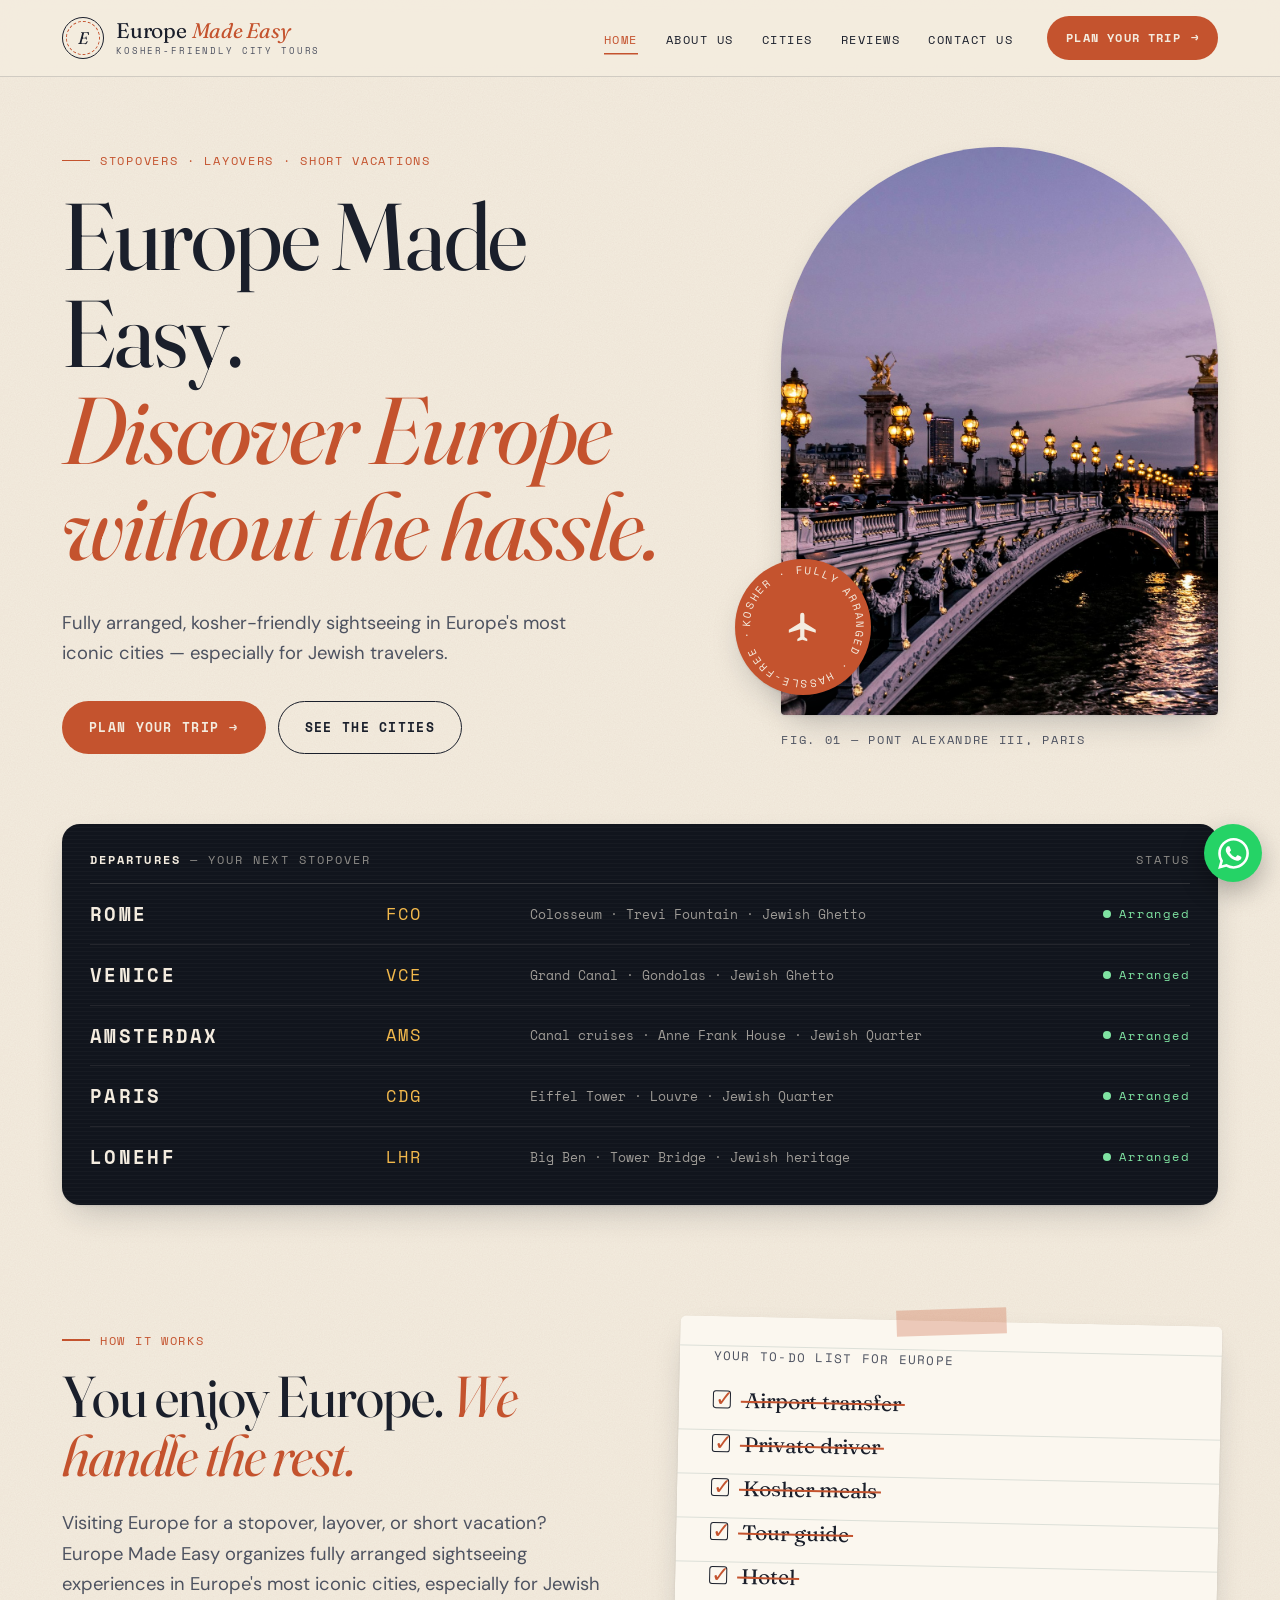
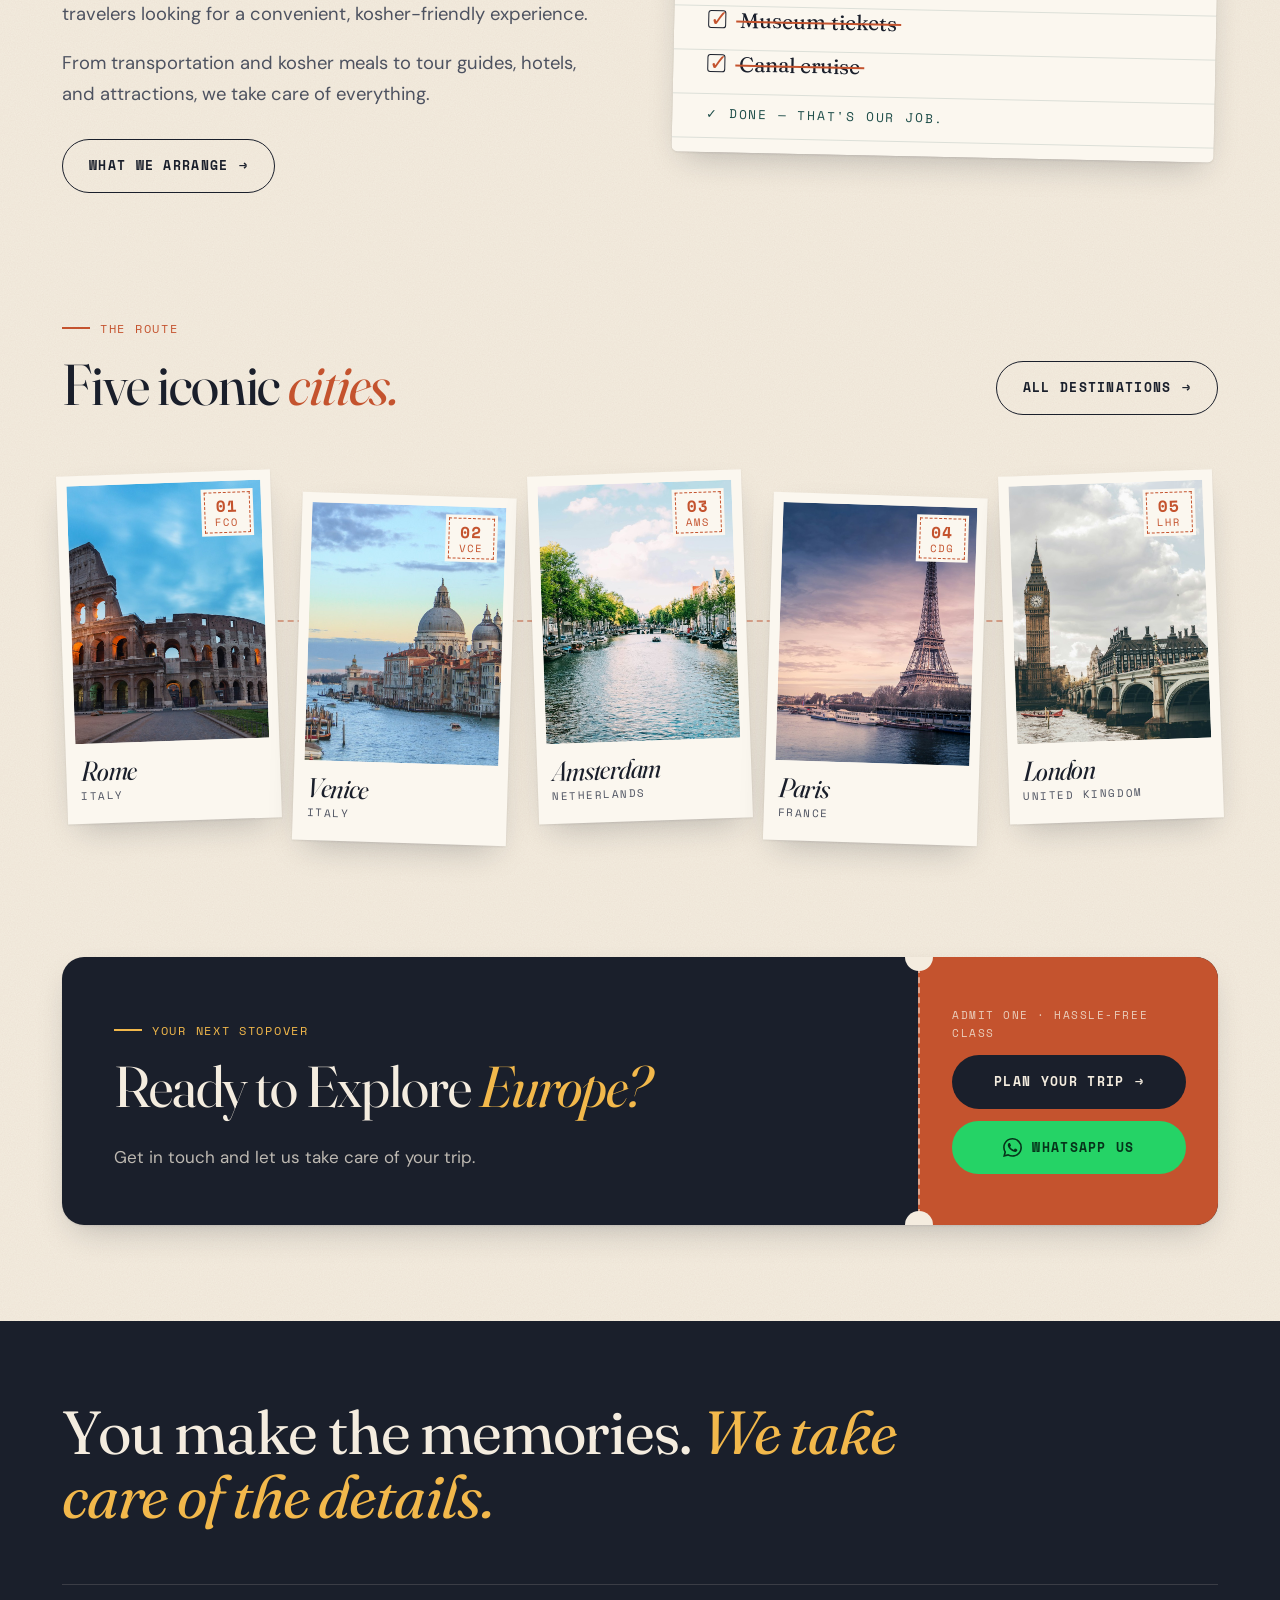
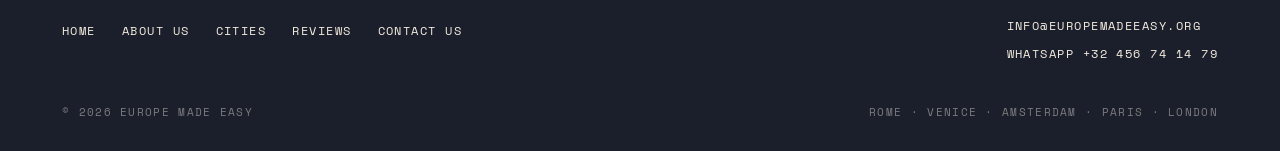
==== index.html @ c869273e "Europe Made Easy website Static five-page site (Home, About Us, Cities, Reviews, Contact Us) with a " ====
<!doctype html>
<html lang="en">
<head>
  <meta charset="utf-8">
  <meta name="viewport" content="width=device-width, initial-scale=1">
  <title>Europe Made Easy — Discover Europe Without the Hassle</title>
  <meta name="description" content="Fully arranged, kosher-friendly sightseeing in Rome, Venice, Amsterdam, Paris and London — perfect for stopovers, layovers and short vacations.">
  <meta property="og:title" content="Europe Made Easy — Discover Europe Without the Hassle">
  <meta property="og:description" content="Fully arranged, kosher-friendly sightseeing in Rome, Venice, Amsterdam, Paris and London — perfect for stopovers, layovers and short vacations.">
  <meta property="og:image" content="images/hero-paris.jpg">
  <meta name="theme-color" content="#f4ecdf">
  <link rel="icon" href="favicon.svg" type="image/svg+xml">
  <link rel="preconnect" href="https://fonts.googleapis.com">
  <link rel="preconnect" href="https://fonts.gstatic.com" crossorigin>
  <link href="https://fonts.googleapis.com/css2?family=DM+Sans:wght@400;500;700&family=Fraunces:ital,opsz,wght@0,9..144,400;0,9..144,600;1,9..144,400;1,9..144,600&family=Space+Mono:wght@400;700&display=swap" rel="stylesheet">
  <link rel="stylesheet" href="css/styles.css">
  <script>document.documentElement.classList.add("js")</script>
</head>
<body>
  <header class="site-header">
    <div class="container nav">
      <a class="logo" href="index.html" aria-label="Europe Made Easy — home"><span class="logo-mark" aria-hidden="true">E</span><span class="logo-text">Europe <em>Made Easy</em><small>Kosher-friendly city tours</small></span></a>
      <button class="nav-toggle" aria-label="Open menu" aria-expanded="false" aria-controls="nav-menu">
        <svg viewBox="0 0 24 24" fill="none" stroke="currentColor" stroke-width="2" stroke-linecap="round" aria-hidden="true"><path d="M4 7h16M4 12h16M4 17h10"/></svg>
      </button>
      <nav class="nav-menu" id="nav-menu" aria-label="Main">
        <ul class="nav-links">
          <li><a href="index.html" aria-current="page">Home</a></li>
          <li><a href="about.html">About Us</a></li>
          <li><a href="cities.html">Cities</a></li>
          <li><a href="reviews.html">Reviews</a></li>
          <li><a href="contact.html">Contact Us</a></li>
        </ul>
        <a class="btn btn--terra nav-cta" href="contact.html">Plan Your Trip <span class="arrow" aria-hidden="true">→</span></a>
      </nav>
    </div>
  </header>

  <main>
    <section class="hero">
      <div class="container hero-grid">
        <div>
          <span class="kicker">Stopovers · Layovers · Short vacations</span>
          <h1><span class="line">Europe Made Easy.</span> <em class="line">Discover Europe without the hassle.</em></h1>
          <p class="lead">Fully arranged, kosher-friendly sightseeing in Europe's most iconic cities — especially for Jewish travelers.</p>
          <div class="hero-actions">
            <a class="btn btn--terra" href="contact.html">Plan Your Trip <span class="arrow" aria-hidden="true">→</span></a>
            <a class="btn btn--line" href="cities.html">See the Cities</a>
          </div>
        </div>
        <figure class="hero-figure">
          <div class="arch"><img src="images/hero-paris.jpg" alt="Pont Alexandre III in Paris at dusk"></div>
          <div class="badge" aria-hidden="true">
            <svg class="ring" viewBox="0 0 120 120"><defs><path id="ring" d="M60,60 m-47,0 a47,47 0 1,1 94,0 a47,47 0 1,1 -94,0"/></defs><text><textPath href="#ring" textLength="292" lengthAdjust="spacing">KOSHER · FULLY ARRANGED · HASSLE-FREE ·</textPath></text></svg>
            <svg viewBox="0 0 24 24" fill="currentColor" aria-hidden="true" class="plane"><path d="M21 16v-2l-8-5V3.5a1.5 1.5 0 0 0-3 0V9l-8 5v2l8-2.5V19l-2 1.5V22l3.5-1 3.5 1v-1.5L13 19v-5.5z"/></svg>
          </div>
          <figcaption class="mono">Fig. 01 — Pont Alexandre III, Paris</figcaption>
        </figure>
      </div>
    </section>

    <section style="padding:30px 0 20px">
      <div class="container">
        <div class="board" data-reveal>
          <div class="board-head"><span><strong>Departures</strong> — Your next stopover</span><span>Status</span></div>
          <a class="board-row" href="cities.html#rome">
            <span class="city-name" data-flap>ROME</span>
            <span class="code">FCO</span>
            <span class="hl">Colosseum · Trevi Fountain · Jewish Ghetto</span>
            <span class="status">Arranged</span>
          </a>
          <a class="board-row" href="cities.html#venice">
            <span class="city-name" data-flap>VENICE</span>
            <span class="code">VCE</span>
            <span class="hl">Grand Canal · Gondolas · Jewish Ghetto</span>
            <span class="status">Arranged</span>
          </a>
          <a class="board-row" href="cities.html#amsterdam">
            <span class="city-name" data-flap>AMSTERDAM</span>
            <span class="code">AMS</span>
            <span class="hl">Canal cruises · Anne Frank House · Jewish Quarter</span>
            <span class="status">Arranged</span>
          </a>
          <a class="board-row" href="cities.html#paris">
            <span class="city-name" data-flap>PARIS</span>
            <span class="code">CDG</span>
            <span class="hl">Eiffel Tower · Louvre · Jewish Quarter</span>
            <span class="status">Arranged</span>
          </a>
          <a class="board-row" href="cities.html#london">
            <span class="city-name" data-flap>LONDON</span>
            <span class="code">LHR</span>
            <span class="hl">Big Ben · Tower Bridge · Jewish heritage</span>
            <span class="status">Arranged</span>
          </a>
        </div>
      </div>
    </section>

    <section class="section">
      <div class="container manifesto">
        <div data-reveal>
          <span class="kicker">How it works</span>
          <h2>You enjoy Europe. <em>We handle the rest.</em></h2>
          <p class="lead">Visiting Europe for a stopover, layover, or short vacation? Europe Made Easy organizes fully arranged sightseeing experiences in Europe's most iconic cities, especially for Jewish travelers looking for a convenient, kosher-friendly experience.</p>
          <p class="lead">From transportation and kosher meals to tour guides, hotels, and attractions, we take care of everything.</p>
          <a class="btn btn--line" href="about.html" style="margin-top:12px">What we arrange <span class="arrow" aria-hidden="true">→</span></a>
        </div>
        <div class="todo">
          <h3>Your to-do list for Europe</h3>
          <ul>
            <li style="transition-delay:300ms"><span class="box"></span><span class="txt">Airport transfer</span></li>
            <li style="transition-delay:520ms"><span class="box"></span><span class="txt">Private driver</span></li>
            <li style="transition-delay:740ms"><span class="box"></span><span class="txt">Kosher meals</span></li>
            <li style="transition-delay:960ms"><span class="box"></span><span class="txt">Tour guide</span></li>
            <li style="transition-delay:1180ms"><span class="box"></span><span class="txt">Hotel</span></li>
            <li style="transition-delay:1400ms"><span class="box"></span><span class="txt">Museum tickets</span></li>
            <li style="transition-delay:1620ms"><span class="box"></span><span class="txt">Canal cruise</span></li>
          </ul>
          <p class="done">✓ Done — that's our job.</p>
        </div>
      </div>
    </section>

    <section class="section" style="padding-top:20px">
      <div class="container">
        <div class="route-head">
          <div>
            <span class="kicker">The route</span>
            <h2>Five iconic <em>cities.</em></h2>
          </div>
          <a class="btn btn--line" href="cities.html">All destinations <span class="arrow" aria-hidden="true">→</span></a>
        </div>
        <div class="postcards">
          <a class="postcard" href="cities.html#rome" data-reveal style="transition-delay:0ms">
            <div class="pic"><img src="images/rome.jpg" alt="The Colosseum in Rome at dusk" loading="lazy"></div>
            <span class="stamp"><b>01</b>FCO</span>
            <h3>Rome</h3>
            <p class="mono">Italy</p>
          </a>
          <a class="postcard" href="cities.html#venice" data-reveal style="transition-delay:90ms">
            <div class="pic"><img src="images/venice.jpg" alt="The Grand Canal in Venice with the Santa Maria della Salute dome" loading="lazy"></div>
            <span class="stamp"><b>02</b>VCE</span>
            <h3>Venice</h3>
            <p class="mono">Italy</p>
          </a>
          <a class="postcard" href="cities.html#amsterdam" data-reveal style="transition-delay:180ms">
            <div class="pic"><img src="images/amsterdam.jpg" alt="Tree-lined canal in Amsterdam" loading="lazy"></div>
            <span class="stamp"><b>03</b>AMS</span>
            <h3>Amsterdam</h3>
            <p class="mono">Netherlands</p>
          </a>
          <a class="postcard" href="cities.html#paris" data-reveal style="transition-delay:270ms">
            <div class="pic"><img src="images/paris.jpg" alt="The Eiffel Tower over the Seine at sunset" loading="lazy"></div>
            <span class="stamp"><b>04</b>CDG</span>
            <h3>Paris</h3>
            <p class="mono">France</p>
          </a>
          <a class="postcard" href="cities.html#london" data-reveal style="transition-delay:360ms">
            <div class="pic"><img src="images/london.jpg" alt="Big Ben and Westminster Bridge in London" loading="lazy"></div>
            <span class="stamp"><b>05</b>LHR</span>
            <h3>London</h3>
            <p class="mono">United Kingdom</p>
          </a>
        </div>
      </div>
    </section>

    <section class="section" style="padding-top:40px">
      <div class="container">
        <div class="ticket" data-reveal>
          <div class="ticket-main">
            <span class="kicker">Your next stopover</span>
            <h2>Ready to Explore <em style="color:var(--amber)">Europe?</em></h2>
            <p>Get in touch and let us take care of your trip.</p>
          </div>
          <div class="ticket-stub">
            <span class="mono">Admit one · Hassle-free class</span>
            <a class="btn btn--ink" href="contact.html">Plan Your Trip <span class="arrow" aria-hidden="true">→</span></a>
            <a class="btn btn--whatsapp" href="https://wa.me/32456741479" target="_blank" rel="noopener"><svg viewBox="0 0 24 24" fill="currentColor" aria-hidden="true"><path d="M17.472 14.382c-.297-.149-1.758-.867-2.03-.967-.273-.099-.471-.148-.67.15-.197.297-.767.966-.94 1.164-.173.199-.347.223-.644.075-.297-.15-1.255-.463-2.39-1.475-.883-.788-1.48-1.761-1.653-2.059-.173-.297-.018-.458.13-.606.134-.133.298-.347.446-.52.149-.174.198-.298.298-.497.099-.198.05-.371-.025-.52-.075-.149-.669-1.612-.916-2.207-.242-.579-.487-.5-.669-.51-.173-.008-.371-.01-.57-.01-.198 0-.52.074-.792.372-.272.297-1.04 1.016-1.04 2.479 0 1.462 1.065 2.875 1.213 3.074.149.198 2.096 3.2 5.077 4.487.709.306 1.262.489 1.694.625.712.227 1.36.195 1.871.118.571-.085 1.758-.719 2.006-1.413.248-.694.248-1.289.173-1.413-.074-.124-.272-.198-.57-.347m-5.421 7.403h-.004a9.87 9.87 0 01-5.031-1.378l-.361-.214-3.741.982.998-3.648-.235-.374a9.86 9.86 0 01-1.51-5.26c.001-5.45 4.436-9.884 9.888-9.884 2.64 0 5.122 1.03 6.988 2.898a9.825 9.825 0 012.893 6.994c-.003 5.45-4.437 9.884-9.885 9.884m8.413-18.297A11.815 11.815 0 0012.05 0C5.495 0 .16 5.335.157 11.892c0 2.096.547 4.142 1.588 5.945L.057 24l6.305-1.654a11.882 11.882 0 005.683 1.448h.005c6.554 0 11.89-5.335 11.893-11.893a11.821 11.821 0 00-3.48-8.413z"/></svg> WhatsApp Us</a>
          </div>
        </div>
      </div>
    </section>
  </main>

  <footer class="site-footer">
    <div class="container">
      <p class="footer-quote">You make the memories. <em>We take care of the details.</em></p>
      <div class="footer-grid">
        <ul class="footer-links">
          <li><a href="index.html">Home</a></li>
          <li><a href="about.html">About Us</a></li>
          <li><a href="cities.html">Cities</a></li>
          <li><a href="reviews.html">Reviews</a></li>
          <li><a href="contact.html">Contact Us</a></li>
        </ul>
        <div class="footer-contact">
          <a href="mailto:info@EuropeMadeEasy.org">info@EuropeMadeEasy.org</a>
          <a href="https://wa.me/32456741479" target="_blank" rel="noopener">WhatsApp +32 456 74 14 79</a>
        </div>
      </div>
      <div class="footer-bottom"><span>© <span data-year></span> Europe Made Easy</span><span>Rome · Venice · Amsterdam · Paris · London</span></div>
    </div>
  </footer>

  <a class="wa-float" href="https://wa.me/32456741479" target="_blank" rel="noopener" aria-label="Chat with us on WhatsApp"><svg viewBox="0 0 24 24" fill="currentColor" aria-hidden="true"><path d="M17.472 14.382c-.297-.149-1.758-.867-2.03-.967-.273-.099-.471-.148-.67.15-.197.297-.767.966-.94 1.164-.173.199-.347.223-.644.075-.297-.15-1.255-.463-2.39-1.475-.883-.788-1.48-1.761-1.653-2.059-.173-.297-.018-.458.13-.606.134-.133.298-.347.446-.52.149-.174.198-.298.298-.497.099-.198.05-.371-.025-.52-.075-.149-.669-1.612-.916-2.207-.242-.579-.487-.5-.669-.51-.173-.008-.371-.01-.57-.01-.198 0-.52.074-.792.372-.272.297-1.04 1.016-1.04 2.479 0 1.462 1.065 2.875 1.213 3.074.149.198 2.096 3.2 5.077 4.487.709.306 1.262.489 1.694.625.712.227 1.36.195 1.871.118.571-.085 1.758-.719 2.006-1.413.248-.694.248-1.289.173-1.413-.074-.124-.272-.198-.57-.347m-5.421 7.403h-.004a9.87 9.87 0 01-5.031-1.378l-.361-.214-3.741.982.998-3.648-.235-.374a9.86 9.86 0 01-1.51-5.26c.001-5.45 4.436-9.884 9.888-9.884 2.64 0 5.122 1.03 6.988 2.898a9.825 9.825 0 012.893 6.994c-.003 5.45-4.437 9.884-9.885 9.884m8.413-18.297A11.815 11.815 0 0012.05 0C5.495 0 .16 5.335.157 11.892c0 2.096.547 4.142 1.588 5.945L.057 24l6.305-1.654a11.882 11.882 0 005.683 1.448h.005c6.554 0 11.89-5.335 11.893-11.893a11.821 11.821 0 00-3.48-8.413z"/></svg></a>
  <script src="js/main.js" defer></script>
</body>
</html>
---- css/styles.css ----
/* Europe Made Easy — "Grand Tour" design: travel journal, departure boards, postcards, boarding passes. */
:root {
  --paper: #f4ecdf;
  --paper-2: #ebdfca;
  --card: #fbf7ef;
  --ink: #1a1f2b;
  --ink-soft: #4d5260;
  --terra: #c4532e;
  --terra-dark: #a3401f;
  --teal: #1f4e4a;
  --amber: #f2b84b;
  --line: rgba(26, 31, 43, 0.16);
  --whatsapp: #25d366;
  --display: "Fraunces", Georgia, "Times New Roman", serif;
  --mono: "Space Mono", ui-monospace, Menlo, monospace;
  --sans: "DM Sans", -apple-system, BlinkMacSystemFont, "Segoe UI", sans-serif;
  --max: 1200px;
  --shadow: 0 1px 2px rgba(26, 31, 43, .08), 0 14px 34px -12px rgba(26, 31, 43, .28);
}

*, *::before, *::after { box-sizing: border-box; }
html { scroll-behavior: smooth; }
body {
  margin: 0;
  font-family: var(--sans);
  font-size: 17px;
  line-height: 1.65;
  color: var(--ink);
  background-color: var(--paper);
  background-image: url("data:image/svg+xml,%3Csvg xmlns='http://www.w3.org/2000/svg' width='220' height='220'%3E%3Cfilter id='n'%3E%3CfeTurbulence type='fractalNoise' baseFrequency='.85' numOctaves='3' stitchTiles='stitch'/%3E%3CfeColorMatrix values='0 0 0 0 0.35 0 0 0 0 0.27 0 0 0 0 0.18 0 0 0 .09 0'/%3E%3C/filter%3E%3Crect width='100%25' height='100%25' filter='url(%23n)'/%3E%3C/svg%3E");
  -webkit-font-smoothing: antialiased;
  overflow-x: hidden;
}
img { max-width: 100%; display: block; }
a { color: inherit; }
h1, h2, h3 {
  font-family: var(--display);
  font-weight: 400;
  font-variation-settings: "opsz" 144;
  line-height: 1.02;
  letter-spacing: -0.02em;
  margin: 0 0 .45em;
}
h1 { font-size: clamp(2.9rem, 7.4vw, 6.4rem); }
h2 { font-size: clamp(2.1rem, 4.6vw, 3.6rem); }
h3 { font-size: 1.6rem; }
h1 em, h2 em, h3 em { font-style: italic; color: var(--terra); }
p { margin: 0 0 1em; }
::selection { background: var(--terra); color: var(--paper); }

.container { width: 100%; max-width: var(--max); margin: 0 auto; padding: 0 22px; }
.section { padding: 96px 0; }
.mono, .kicker {
  font-family: var(--mono);
  font-size: .76rem;
  letter-spacing: .14em;
  text-transform: uppercase;
}
.kicker { display: inline-flex; align-items: center; gap: 10px; color: var(--terra); margin-bottom: 18px; }
.kicker::before { content: ""; width: 28px; height: 1.5px; background: currentColor; }
.lead { font-size: 1.15rem; color: var(--ink-soft); max-width: 560px; }

/* Buttons */
.btn {
  display: inline-flex; align-items: center; justify-content: center; gap: 10px;
  padding: 15px 26px;
  border-radius: 999px;
  font-family: var(--mono); font-weight: 700; font-size: .82rem; letter-spacing: .1em; text-transform: uppercase;
  text-decoration: none;
  border: 1.5px solid transparent;
  cursor: pointer;
  transition: background .25s, color .25s, border-color .25s, transform .25s;
}
.btn:hover { transform: translateY(-2px); }
.btn .arrow { transition: transform .25s; }
.btn:hover .arrow { transform: translateX(4px); }
.btn--terra { background: var(--terra); color: var(--paper); }
.btn--terra:hover { background: var(--terra-dark); }
.btn--ink { background: var(--ink); color: var(--paper); }
.btn--ink:hover { background: var(--teal); }
.btn--line { border-color: var(--ink); color: var(--ink); }
.btn--line:hover { background: var(--ink); color: var(--paper); }
.btn--line-light { border-color: rgba(244, 236, 223, .5); color: var(--paper); }
.btn--line-light:hover { background: var(--paper); color: var(--ink); }
.btn--whatsapp { background: var(--whatsapp); color: #06331a; }
.btn--whatsapp:hover { background: #1ebe5a; }
.btn svg { width: 19px; height: 19px; flex: none; }

/* Header */
.site-header {
  position: sticky; top: 0; z-index: 50;
  background: rgba(244, 236, 223, .92);
  backdrop-filter: blur(10px);
  border-bottom: 1px solid var(--line);
}
.nav { display: flex; align-items: center; justify-content: space-between; height: 76px; }
.logo { display: inline-flex; align-items: center; gap: 12px; text-decoration: none; color: var(--ink); }
.logo-mark {
  width: 42px; height: 42px; border-radius: 50%; flex: none;
  border: 1.5px solid var(--ink); display: grid; place-items: center;
  font-family: var(--display); font-style: italic; font-size: 1.05rem; line-height: 1;
  position: relative;
}
.logo-mark::after { content: ""; position: absolute; inset: 3px; border-radius: 50%; border: 1px dashed var(--terra); }
.logo-text { font-family: var(--display); font-size: 1.32rem; line-height: 1; letter-spacing: -.01em; }
.logo-text em { color: var(--terra); }
.logo-text small { display: block; font-family: var(--mono); font-size: .58rem; letter-spacing: .2em; text-transform: uppercase; color: var(--ink-soft); margin-top: 5px; }
.nav-links { display: flex; align-items: center; gap: 28px; list-style: none; margin: 0; padding: 0; }
.nav-links a {
  text-decoration: none; font-family: var(--mono); font-size: .78rem; letter-spacing: .12em; text-transform: uppercase;
  padding: 6px 0; background: linear-gradient(var(--terra), var(--terra)) left bottom / 0 1.5px no-repeat;
  transition: background-size .3s, color .3s;
}
.nav-links a:hover, .nav-links a[aria-current="page"] { color: var(--terra); background-size: 100% 1.5px; }
.nav-cta { padding: 11px 18px; font-size: .74rem; }
.nav-toggle { display: none; background: none; border: 0; padding: 8px; cursor: pointer; color: var(--ink); }
.nav-toggle svg { width: 28px; height: 28px; }

@media (max-width: 920px) {
  .nav-toggle { display: block; }
  .nav-menu {
    position: absolute; top: 76px; left: 0; right: 0;
    background: var(--paper); border-bottom: 1px solid var(--line); box-shadow: var(--shadow);
    display: none; padding: 8px 22px 26px;
  }
  .nav-menu.is-open { display: block; }
  .nav-links { flex-direction: column; align-items: stretch; gap: 0; }
  .nav-links a { display: block; padding: 16px 0; border-bottom: 1px dashed var(--line); background: none; font-size: .9rem; }
  .nav-menu .nav-cta { margin-top: 20px; width: 100%; }
}
@media (min-width: 921px) { .nav-menu { display: flex; align-items: center; gap: 34px; } }

/* Home hero */
.hero { padding: 64px 0 40px; }
.hero-grid { display: grid; grid-template-columns: 1.2fr .8fr; gap: 64px; align-items: center; }
.hero h1 { margin-bottom: .35em; }
.hero h1 .line { display: block; }
.hero-actions { display: flex; flex-wrap: wrap; gap: 12px; margin-top: 32px; }
.hero-figure { position: relative; margin: 0; }
.arch { border-radius: 999px 999px 18px 18px; overflow: hidden; }
.hero-figure .arch { aspect-ratio: 4 / 5.2; box-shadow: var(--shadow); }
.hero-figure .arch img { width: 100%; height: 100%; object-fit: cover; }
.hero-figure figcaption { margin-top: 14px; color: var(--ink-soft); }
.badge {
  position: absolute; left: -46px; bottom: 54px; width: 136px; height: 136px;
  border-radius: 50%; background: var(--terra); color: var(--paper);
  display: grid; place-items: center; box-shadow: var(--shadow);
}
.badge svg.ring { position: absolute; inset: 0; width: 100%; height: 100%; animation: spin 22s linear infinite; }
.badge svg.ring text { font-family: var(--mono); font-size: 9.5px; fill: currentColor; letter-spacing: 1px; }
.badge .plane { width: 34px; height: 34px; }
@keyframes spin { to { transform: rotate(360deg); } }
@media (max-width: 900px) {
  .hero { padding-top: 40px; }
  .hero-grid { grid-template-columns: 1fr; gap: 40px; }
  .hero-figure { max-width: 440px; margin: 0 auto; width: 100%; }
  .badge { left: -8px; width: 112px; height: 112px; }
}

/* Departure board */
.board {
  background: #11151d; color: var(--amber); border-radius: 18px; padding: 26px 28px 18px;
  font-family: var(--mono); box-shadow: var(--shadow); position: relative; overflow: hidden;
}
.board::before {
  content: ""; position: absolute; inset: 0; pointer-events: none;
  background: repeating-linear-gradient(to bottom, transparent 0 3px, rgba(255, 255, 255, .025) 3px 4px);
}
.board-head { display: flex; justify-content: space-between; gap: 16px; flex-wrap: wrap; color: rgba(244, 236, 223, .55); font-size: .72rem; letter-spacing: .18em; text-transform: uppercase; padding-bottom: 14px; border-bottom: 1px solid rgba(244, 236, 223, .12); }
.board-head strong { color: var(--paper); font-weight: 700; }
.board-row {
  display: grid; grid-template-columns: 1.1fr .5fr 2.2fr auto; gap: 18px; align-items: center;
  padding: 14px 0; border-bottom: 1px solid rgba(244, 236, 223, .08); text-decoration: none; color: inherit;
  transition: background .2s;
}
.board-row:last-child { border-bottom: 0; }
.board-row:hover { background: rgba(242, 184, 75, .06); }
.board-row .city-name { font-size: 1.2rem; font-weight: 700; letter-spacing: .12em; text-transform: uppercase; color: var(--paper); }
.board-row .code { color: var(--amber); letter-spacing: .14em; }
.board-row .hl { color: rgba(244, 236, 223, .62); font-size: .84rem; }
.board-row .status { color: #7ee3a1; font-size: .74rem; letter-spacing: .16em; display: inline-flex; align-items: center; gap: 8px; }
.board-row .status::before { content: ""; width: 8px; height: 8px; border-radius: 50%; background: currentColor; animation: blink 1.6s infinite; }
@keyframes blink { 50% { opacity: .25; } }
@media (max-width: 720px) {
  .board { padding: 20px 18px 10px; }
  .board-row { grid-template-columns: 1fr auto auto; gap: 12px; }
  .board-row .hl, .board-head span:last-child { display: none; }
  .board-row .city-name { font-size: 1rem; }
}

/* To-do list manifesto */
.manifesto { display: grid; grid-template-columns: 1fr 1fr; gap: 72px; align-items: start; }
.manifesto h2 { margin-bottom: .4em; }
.tagline { font-family: var(--display); font-size: clamp(1.6rem, 3vw, 2.2rem); line-height: 1.15; margin-top: 26px; }
.tagline em { color: var(--terra); }
.todo {
  background: var(--card); padding: 34px 34px 28px; border-radius: 6px; box-shadow: var(--shadow);
  transform: rotate(1.2deg); position: relative;
  background-image: repeating-linear-gradient(to bottom, transparent 0 43px, rgba(31, 78, 74, .14) 43px 44px);
  background-position: 0 70px;
}
.todo::before { content: ""; position: absolute; top: -12px; left: 50%; width: 110px; height: 26px; transform: translateX(-50%) rotate(-3deg); background: rgba(196, 83, 46, .28); }
.todo h3 { font-family: var(--mono); font-size: .78rem; letter-spacing: .18em; text-transform: uppercase; color: var(--ink-soft); margin: 0 0 14px; }
.todo ul { list-style: none; padding: 0; margin: 0; }
.todo li { font-family: var(--display); font-size: 1.32rem; line-height: 44px; display: flex; gap: 14px; align-items: center; }
.todo li .box { width: 18px; height: 18px; border: 1.5px solid var(--ink); border-radius: 3px; flex: none; position: relative; }
.todo li .box::after { content: "✓"; position: absolute; left: 1px; top: -15px; font-size: 1.4rem; color: var(--terra); opacity: 0; transition: opacity .3s; transition-delay: inherit; }
.todo li .txt { position: relative; }
.todo li .txt::after { content: ""; position: absolute; left: -4px; top: 52%; height: 2px; width: 0; background: var(--terra); transition: width .5s ease; transition-delay: inherit; }
.todo.is-visible li .txt::after { width: calc(100% + 8px); }
.todo.is-visible li .box::after { opacity: 1; }
.todo .done { font-family: var(--mono); font-size: .8rem; letter-spacing: .14em; text-transform: uppercase; color: var(--teal); margin: 18px 0 0; }
html:not(.js) .todo li .txt::after { width: calc(100% + 8px); }
@media (max-width: 900px) { .manifesto { grid-template-columns: 1fr; gap: 50px; } .todo { padding: 28px 22px 22px; } .todo li { font-size: 1.15rem; } }

/* Postcards route */
.route-head { display: flex; justify-content: space-between; align-items: end; gap: 24px; flex-wrap: wrap; margin-bottom: 48px; }
.route-head h2 { margin: 0; }
.postcards { display: grid; grid-template-columns: repeat(5, 1fr); gap: 22px; position: relative; padding-top: 10px; }
.postcards::before {
  content: ""; position: absolute; left: 4%; right: 4%; top: 44%; border-top: 2px dashed rgba(196, 83, 46, .45); z-index: 0;
}
.postcard {
  position: relative; z-index: 1; background: var(--card); padding: 10px 10px 18px; box-shadow: var(--shadow);
  text-decoration: none; color: var(--ink); transform: rotate(-2deg); transition: transform .35s ease;
}
.postcard:nth-child(even) { transform: rotate(1.8deg) translateY(22px); }
.postcard:hover { transform: rotate(0) translateY(-6px); }
.postcard .pic { aspect-ratio: 3 / 4; overflow: hidden; }
.postcard .pic img { width: 100%; height: 100%; object-fit: cover; transition: transform .6s ease; }
.postcard:hover .pic img { transform: scale(1.06); }
.postcard .stamp {
  position: absolute; top: 18px; right: 18px; background: var(--card); color: var(--terra);
  font-family: var(--mono); font-size: .66rem; letter-spacing: .1em; text-align: center; line-height: 1.25;
  padding: 7px 8px; outline: 1.5px dashed var(--terra); outline-offset: -4px; min-width: 52px;
}
.postcard .stamp b { display: block; font-size: 1rem; }
.postcard h3 { font-style: italic; font-size: 1.7rem; margin: 14px 4px 2px; }
.postcard .mono { color: var(--ink-soft); margin: 0 4px; font-size: .68rem; }
@media (max-width: 1000px) {
  .postcards { display: flex; overflow-x: auto; scroll-snap-type: x mandatory; padding: 18px 22px 40px; margin: 0 -22px; gap: 18px; scrollbar-width: none; }
  .postcards::-webkit-scrollbar { display: none; }
  .postcards::before { display: none; }
  .postcard { flex: 0 0 64%; max-width: 280px; scroll-snap-align: center; }
  .postcard:nth-child(even) { transform: rotate(1.5deg); }
}

/* Ticket CTA */
.ticket {
  display: grid; grid-template-columns: 1fr 300px; background: var(--ink); color: var(--paper);
  border-radius: 22px; position: relative; overflow: hidden; box-shadow: var(--shadow);
}
.ticket-main { padding: 54px 52px; }
.ticket-main h2 { color: var(--paper); }
.ticket-main p { color: rgba(244, 236, 223, .75); max-width: 460px; margin: 0; }
.ticket-main .kicker { color: var(--amber); }
.ticket-stub {
  background: var(--terra); padding: 40px 32px; display: flex; flex-direction: column; justify-content: center; gap: 12px;
  border-left: 2px dashed rgba(244, 236, 223, .55); position: relative;
}
.ticket-stub::before, .ticket-stub::after {
  content: ""; position: absolute; left: -15px; width: 28px; height: 28px; border-radius: 50%; background: var(--paper);
}
.ticket-stub::before { top: -14px; }
.ticket-stub::after { bottom: -14px; }
.ticket-stub .mono { color: rgba(244, 236, 223, .8); font-size: .68rem; }
.ticket-stub .btn { width: 100%; }
.ticket-stub .btn--ink:hover { background: #000; }
@media (max-width: 820px) {
  .ticket { grid-template-columns: 1fr; }
  .ticket-main { padding: 40px 26px; }
  .ticket-stub { border-left: 0; border-top: 2px dashed rgba(244, 236, 223, .55); padding: 30px 26px; }
  .ticket-stub::before { top: -15px; left: -14px; }
  .ticket-stub::after { top: -15px; bottom: auto; left: auto; right: -14px; }
}

/* Inner page header */
.page-head { padding: 64px 0 36px; }
.page-head .crumb { display: flex; justify-content: space-between; gap: 20px; flex-wrap: wrap; color: var(--ink-soft); border-bottom: 1px solid var(--line); padding-bottom: 14px; margin-bottom: 40px; }
.page-head h1 { max-width: 900px; margin-bottom: .25em; }
.page-banner { height: clamp(240px, 38vw, 440px); border-radius: 260px 260px 18px 18px; overflow: hidden; box-shadow: var(--shadow); }
.page-banner img { width: 100%; height: 100%; object-fit: cover; }
@media (max-width: 700px) { .page-banner { border-radius: 140px 140px 14px 14px; } .page-head { padding-top: 40px; } }

/* About */
.about-grid { display: grid; grid-template-columns: .9fr 1.1fr; gap: 72px; align-items: start; }
.about-grid .lead { color: var(--ink); font-size: 1.22rem; max-width: none; }
.services { list-style: none; padding: 0; margin: 0; display: grid; grid-template-columns: 1fr 1fr; border-top: 1px solid var(--ink); }
.services li { padding: 20px 18px 22px 0; border-bottom: 1px solid var(--line); display: flex; gap: 16px; align-items: baseline; }
.services li:nth-child(odd) { border-right: 1px solid var(--line); }
.services li:nth-child(even) { padding-left: 20px; }
.services .num { font-family: var(--mono); font-size: .75rem; color: var(--terra); flex: none; }
.services .txt { font-family: var(--display); font-size: 1.18rem; line-height: 1.3; }
.goal { text-align: center; max-width: 900px; margin: 0 auto; }
.goal p { font-family: var(--display); font-size: clamp(2rem, 4.6vw, 3.6rem); line-height: 1.1; letter-spacing: -.02em; margin: 0; }
.goal p em { color: var(--terra); }
@media (max-width: 900px) {
  .about-grid { grid-template-columns: 1fr; gap: 40px; }
  .services { grid-template-columns: 1fr; }
  .services li:nth-child(odd) { border-right: 0; }
  .services li:nth-child(even) { padding-left: 0; }
}

/* Cities page */
.city-jump { display: flex; flex-wrap: wrap; gap: 10px; margin-top: 28px; }
.city-jump a {
  font-family: var(--mono); font-size: .76rem; letter-spacing: .1em; text-transform: uppercase; text-decoration: none;
  border: 1.5px solid var(--ink); border-radius: 999px; padding: 8px 16px; transition: background .2s, color .2s;
}
.city-jump a span { color: var(--terra); margin-right: 6px; }
.city-jump a:hover { background: var(--ink); color: var(--paper); }
.city-jump a:hover span { color: var(--amber); }
.city { display: grid; grid-template-columns: 1fr 1fr; gap: 80px; align-items: center; padding: 90px 0; border-top: 1px solid var(--line); scroll-margin-top: 80px; }
.city:nth-of-type(even) .city-media { order: 2; }
.city-media { position: relative; padding-bottom: 40px; }
.city-media .arch { aspect-ratio: 4 / 4.8; box-shadow: var(--shadow); max-width: 460px; }
.city-media .arch img { width: 100%; height: 100%; object-fit: cover; }
.city-media .circle {
  position: absolute; right: 0; bottom: 0; width: 46%; aspect-ratio: 1; border-radius: 50%; overflow: hidden;
  border: 8px solid var(--paper); box-shadow: var(--shadow);
}
.city-media .circle img { width: 100%; height: 100%; object-fit: cover; }
.city-num {
  font-family: var(--display); font-size: clamp(4rem, 8vw, 6.5rem); line-height: .8; color: transparent;
  -webkit-text-stroke: 1.2px var(--terra); display: block; margin-bottom: 14px;
}
.city .meta { color: var(--ink-soft); }
.city h2 { margin: 6px 0 .35em; }
.city p.desc { color: var(--ink-soft); font-size: 1.08rem; }
.itinerary { list-style: none; margin: 26px 0 34px; padding: 0 0 0 4px; position: relative; }
.itinerary::before { content: ""; position: absolute; left: 9px; top: 12px; bottom: 12px; border-left: 2px dashed rgba(196, 83, 46, .55); }
.itinerary li { position: relative; padding: 7px 0 7px 34px; font-family: var(--display); font-size: 1.16rem; }
.itinerary li::before {
  content: ""; position: absolute; left: 0; top: 50%; width: 12px; height: 12px; margin-top: -8px;
  border-radius: 50%; background: var(--paper); border: 2.5px solid var(--terra);
}
.itinerary li:first-child::before, .itinerary li:last-child::before { background: var(--terra); }
.note-band { text-align: center; padding: 70px 0; border-top: 1px solid var(--line); }
.note-band p { font-family: var(--display); font-style: italic; font-size: clamp(1.35rem, 2.6vw, 1.8rem); line-height: 1.35; max-width: 820px; margin: 0 auto; }
@media (max-width: 900px) {
  .city { grid-template-columns: 1fr; gap: 40px; padding: 64px 0; }
  .city:nth-of-type(even) .city-media { order: 0; }
  .city-media { max-width: 440px; }
}

/* Reviews — postcards */
.review-wall { display: grid; grid-template-columns: repeat(auto-fill, minmax(300px, 1fr)); gap: 34px; }
.review {
  background: var(--card); padding: 30px 28px 26px; box-shadow: var(--shadow); position: relative; transform: rotate(-1deg);
}
.review:nth-child(even) { transform: rotate(1.2deg); }
.review .stamp {
  float: right; margin: -6px -4px 10px 16px; padding: 8px 10px; color: var(--terra);
  outline: 1.5px dashed var(--terra); outline-offset: -4px; font-size: .85rem; letter-spacing: 1px;
}
.review blockquote { font-family: var(--display); font-style: italic; font-size: 1.2rem; line-height: 1.45; margin: 0 0 18px; }
.review cite { font-style: normal; font-family: var(--mono); font-size: .74rem; letter-spacing: .1em; text-transform: uppercase; color: var(--ink-soft); }
.review cite b { color: var(--ink); }
.blank-card {
  max-width: 640px; margin: 0 auto; background: var(--card); box-shadow: var(--shadow); transform: rotate(-1deg);
  display: grid; grid-template-columns: 1.3fr 1fr; min-height: 260px;
}
.blank-card .left { padding: 34px 30px; border-right: 1.5px solid var(--line); }
.blank-card .left p { font-family: var(--display); font-style: italic; font-size: 1.5rem; line-height: 1.3; margin: 0; }
.blank-card .right { padding: 30px 24px; display: flex; flex-direction: column; justify-content: space-between; }
.blank-card .right .stamp-box { align-self: flex-end; width: 64px; height: 76px; outline: 1.5px dashed var(--terra); outline-offset: -4px; display: grid; place-items: center; color: var(--terra); font-family: var(--mono); font-size: .62rem; text-align: center; }
.blank-card .right .lines span { display: block; border-bottom: 1px solid var(--line); height: 32px; }
@media (max-width: 600px) { .blank-card { grid-template-columns: 1fr; } .blank-card .left { border-right: 0; border-bottom: 1.5px solid var(--line); } }

/* Forms (shared) */
.field label, .field .label {
  display: block; font-family: var(--mono); font-size: .68rem; letter-spacing: .16em; text-transform: uppercase; color: var(--ink-soft); margin-bottom: 4px;
}
.field input, .field select, .field textarea {
  width: 100%; border: 0; border-bottom: 1.5px solid rgba(26, 31, 43, .35); background: transparent;
  padding: 10px 2px 9px; font-family: var(--display); font-size: 1.2rem; color: var(--ink); border-radius: 0;
  transition: border-color .2s;
}
.field select { appearance: none; background: url("data:image/svg+xml,%3Csvg xmlns='http://www.w3.org/2000/svg' width='12' height='8'%3E%3Cpath d='M1 1l5 5 5-5' fill='none' stroke='%231a1f2b' stroke-width='1.6'/%3E%3C/svg%3E") right 4px center no-repeat; padding-right: 22px; }
.field input:focus, .field select:focus, .field textarea:focus { outline: none; border-bottom-color: var(--terra); }
.field textarea { resize: vertical; min-height: 120px; font-size: 1.12rem; line-height: 1.5; }
.hp { position: absolute; left: -9999px; }
.form-status { margin-top: 16px; padding: 14px 16px; border-radius: 10px; display: none; font-size: .95rem; }
.form-status.ok { display: block; background: rgba(31, 78, 74, .12); color: var(--teal); }
.form-status.err { display: block; background: rgba(196, 83, 46, .12); color: var(--terra-dark); }
.form-status a { color: inherit; font-weight: 700; }

/* Review form — postcard */
.postcard-form { background: var(--card); box-shadow: var(--shadow); display: grid; grid-template-columns: 1.25fr 1fr; }
.postcard-form .msg { padding: 36px 34px; border-right: 1.5px solid var(--line); display: flex; flex-direction: column; }
.postcard-form .msg .greeting { font-family: var(--display); font-style: italic; font-size: 1.6rem; margin-bottom: 10px; }
.postcard-form .msg textarea {
  flex: 1; min-height: 220px; border: 0; padding: 0; line-height: 34px; font-style: italic;
  background: repeating-linear-gradient(to bottom, transparent 0 33px, var(--line) 33px 34px);
}
.postcard-form .addr { padding: 30px 30px 34px; display: flex; flex-direction: column; gap: 20px; }
.star-input { display: flex; flex-direction: row-reverse; justify-content: flex-end; gap: 2px; }
.star-input input { position: absolute; opacity: 0; width: 0; height: 0; }
.star-input label { font-size: 2rem; color: rgba(26, 31, 43, .22); cursor: pointer; margin: 0; line-height: 1; letter-spacing: 0; font-family: var(--sans); text-transform: none; }
.star-input input:checked ~ label, .star-input label:hover, .star-input label:hover ~ label { color: var(--terra); }
.star-input input:focus-visible + label { outline: 2px solid var(--terra); border-radius: 4px; }
.postcard-form .rating-stamp { align-self: flex-end; outline: 1.5px dashed var(--terra); outline-offset: -5px; padding: 14px 16px 12px; }
.postcard-form .rating-stamp .label { color: var(--terra); }
@media (max-width: 760px) {
  .postcard-form { grid-template-columns: 1fr; }
  .postcard-form .msg { border-right: 0; border-bottom: 1.5px solid var(--line); padding: 28px 22px; }
  .postcard-form .addr { padding: 26px 22px 30px; }
  .postcard-form .rating-stamp { align-self: stretch; }
}

/* Contact — boarding pass */
.contact-grid { display: grid; grid-template-columns: .8fr 1.2fr; gap: 64px; align-items: start; }
.contact-direct h2 { margin-bottom: .3em; }
.direct-line { display: flex; gap: 16px; align-items: center; padding: 22px 0; border-bottom: 1px solid var(--line); text-decoration: none; }
.direct-line:first-of-type { border-top: 1px solid var(--ink); margin-top: 28px; }
.direct-line .ic { width: 50px; height: 50px; border-radius: 50%; display: grid; place-items: center; flex: none; }
.direct-line .ic svg { width: 22px; height: 22px; }
.direct-line .ic.wa { background: var(--whatsapp); color: #06331a; }
.direct-line .ic.em { background: var(--ink); color: var(--paper); }
.direct-line .mono { display: block; color: var(--ink-soft); font-size: .68rem; }
.direct-line strong { font-family: var(--display); font-weight: 400; font-size: 1.35rem; word-break: break-word; }
.direct-line:hover strong { color: var(--terra); }
.contact-direct .btn { margin-top: 26px; }
.pass { background: var(--card); border-radius: 20px; box-shadow: var(--shadow); overflow: hidden; }
.pass-top { background: var(--ink); color: var(--paper); padding: 18px 30px; display: flex; justify-content: space-between; align-items: center; gap: 14px; flex-wrap: wrap; }
.pass-top .mono { font-size: .72rem; }
.pass-top .route { font-family: var(--display); font-size: 1.3rem; display: flex; align-items: center; gap: 10px; }
.pass-top .route svg { width: 20px; height: 20px; color: var(--amber); }
.pass-body { padding: 30px 30px 26px; display: grid; grid-template-columns: 1fr 1fr; gap: 24px 28px; }
.pass-body .full { grid-column: 1 / -1; }
.pass-stub {
  border-top: 2px dashed var(--line); padding: 26px 30px 30px; position: relative;
  display: flex; align-items: center; justify-content: space-between; gap: 18px; flex-wrap: wrap;
}
.pass-stub::before, .pass-stub::after { content: ""; position: absolute; top: -15px; width: 28px; height: 28px; border-radius: 50%; background: var(--paper); }
.pass-stub::before { left: -14px; }
.pass-stub::after { right: -14px; }
.pass-stub .barcode { height: 44px; width: 150px; background: repeating-linear-gradient(90deg, var(--ink) 0 2px, transparent 2px 4px, var(--ink) 4px 5px, transparent 5px 8px, var(--ink) 8px 11px, transparent 11px 12px); opacity: .85; }
.pass-stub .status-wrap { flex-basis: 100%; }
@media (max-width: 900px) { .contact-grid { grid-template-columns: 1fr; gap: 48px; } }
@media (max-width: 560px) {
  .pass-body { grid-template-columns: 1fr; padding: 24px 20px; }
  .pass-top, .pass-stub { padding-left: 20px; padding-right: 20px; }
  .pass-stub .barcode { display: none; }
  .pass-stub .btn { width: 100%; }
}

/* Footer */
.site-footer { background: var(--ink); color: rgba(244, 236, 223, .75); padding: 80px 0 30px; margin-top: 0; }
.footer-quote { font-family: var(--display); font-size: clamp(2rem, 5vw, 3.8rem); line-height: 1.05; letter-spacing: -.02em; color: var(--paper); margin: 0 0 56px; max-width: 900px; }
.footer-quote em { color: var(--amber); }
.footer-grid { display: flex; flex-wrap: wrap; justify-content: space-between; gap: 30px; border-top: 1px solid rgba(244, 236, 223, .15); padding-top: 30px; }
.site-footer a { text-decoration: none; color: var(--paper); }
.site-footer a:hover { color: var(--amber); }
.footer-links { list-style: none; padding: 0; margin: 0; display: flex; flex-wrap: wrap; gap: 10px 26px; }
.footer-links a, .footer-contact a { font-family: var(--mono); font-size: .76rem; letter-spacing: .12em; text-transform: uppercase; }
.footer-contact { display: grid; gap: 8px; }
.footer-bottom { margin-top: 40px; font-family: var(--mono); font-size: .68rem; letter-spacing: .12em; text-transform: uppercase; color: rgba(244, 236, 223, .45); display: flex; justify-content: space-between; gap: 12px; flex-wrap: wrap; }

/* Floating WhatsApp */
.wa-float {
  position: fixed; right: 18px; bottom: 18px; z-index: 60;
  width: 58px; height: 58px; border-radius: 50%;
  background: var(--whatsapp); color: #fff;
  display: grid; place-items: center;
  box-shadow: 0 10px 26px rgba(0, 0, 0, .28);
  transition: transform .2s;
}
.wa-float:hover { transform: scale(1.08) rotate(-6deg); }
.wa-float svg { width: 31px; height: 31px; }

/* Scroll reveal (only when JS is running) */
.js [data-reveal] { opacity: 0; transform: translateY(26px); transition: opacity .8s ease, transform .8s ease; }
.js [data-reveal].is-visible { opacity: 1; transform: none; }
.js .postcard[data-reveal].is-visible { transform: rotate(-2deg); }
.js .postcard[data-reveal].is-visible:nth-child(even) { transform: rotate(1.8deg) translateY(22px); }
.js .postcard[data-reveal].is-visible:hover { transform: rotate(0) translateY(-6px); }
@media (max-width: 1000px) { .js .postcard[data-reveal].is-visible:nth-child(even) { transform: rotate(1.5deg); } }

@media (prefers-reduced-motion: reduce) {
  *, *::before, *::after { animation: none !important; transition: none !important; scroll-behavior: auto !important; }
  .js [data-reveal] { opacity: 1; transform: none; }
}
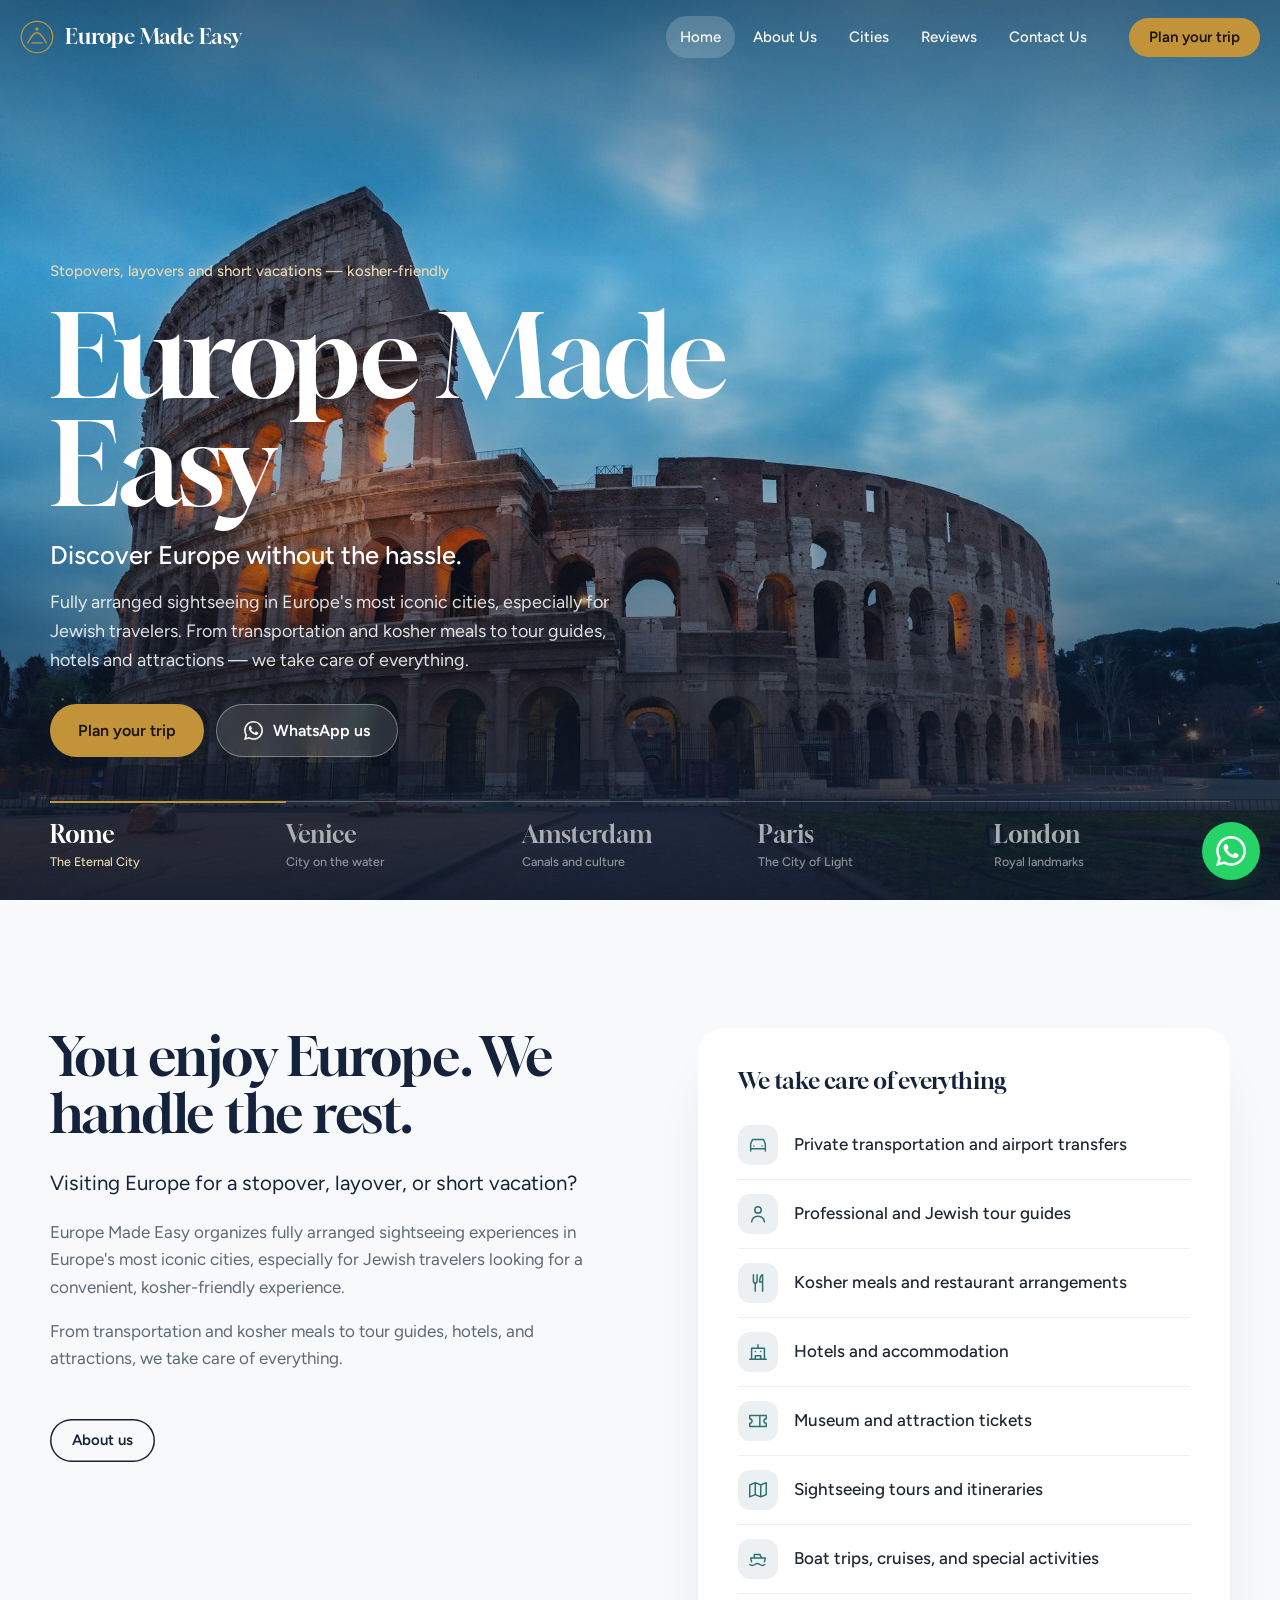
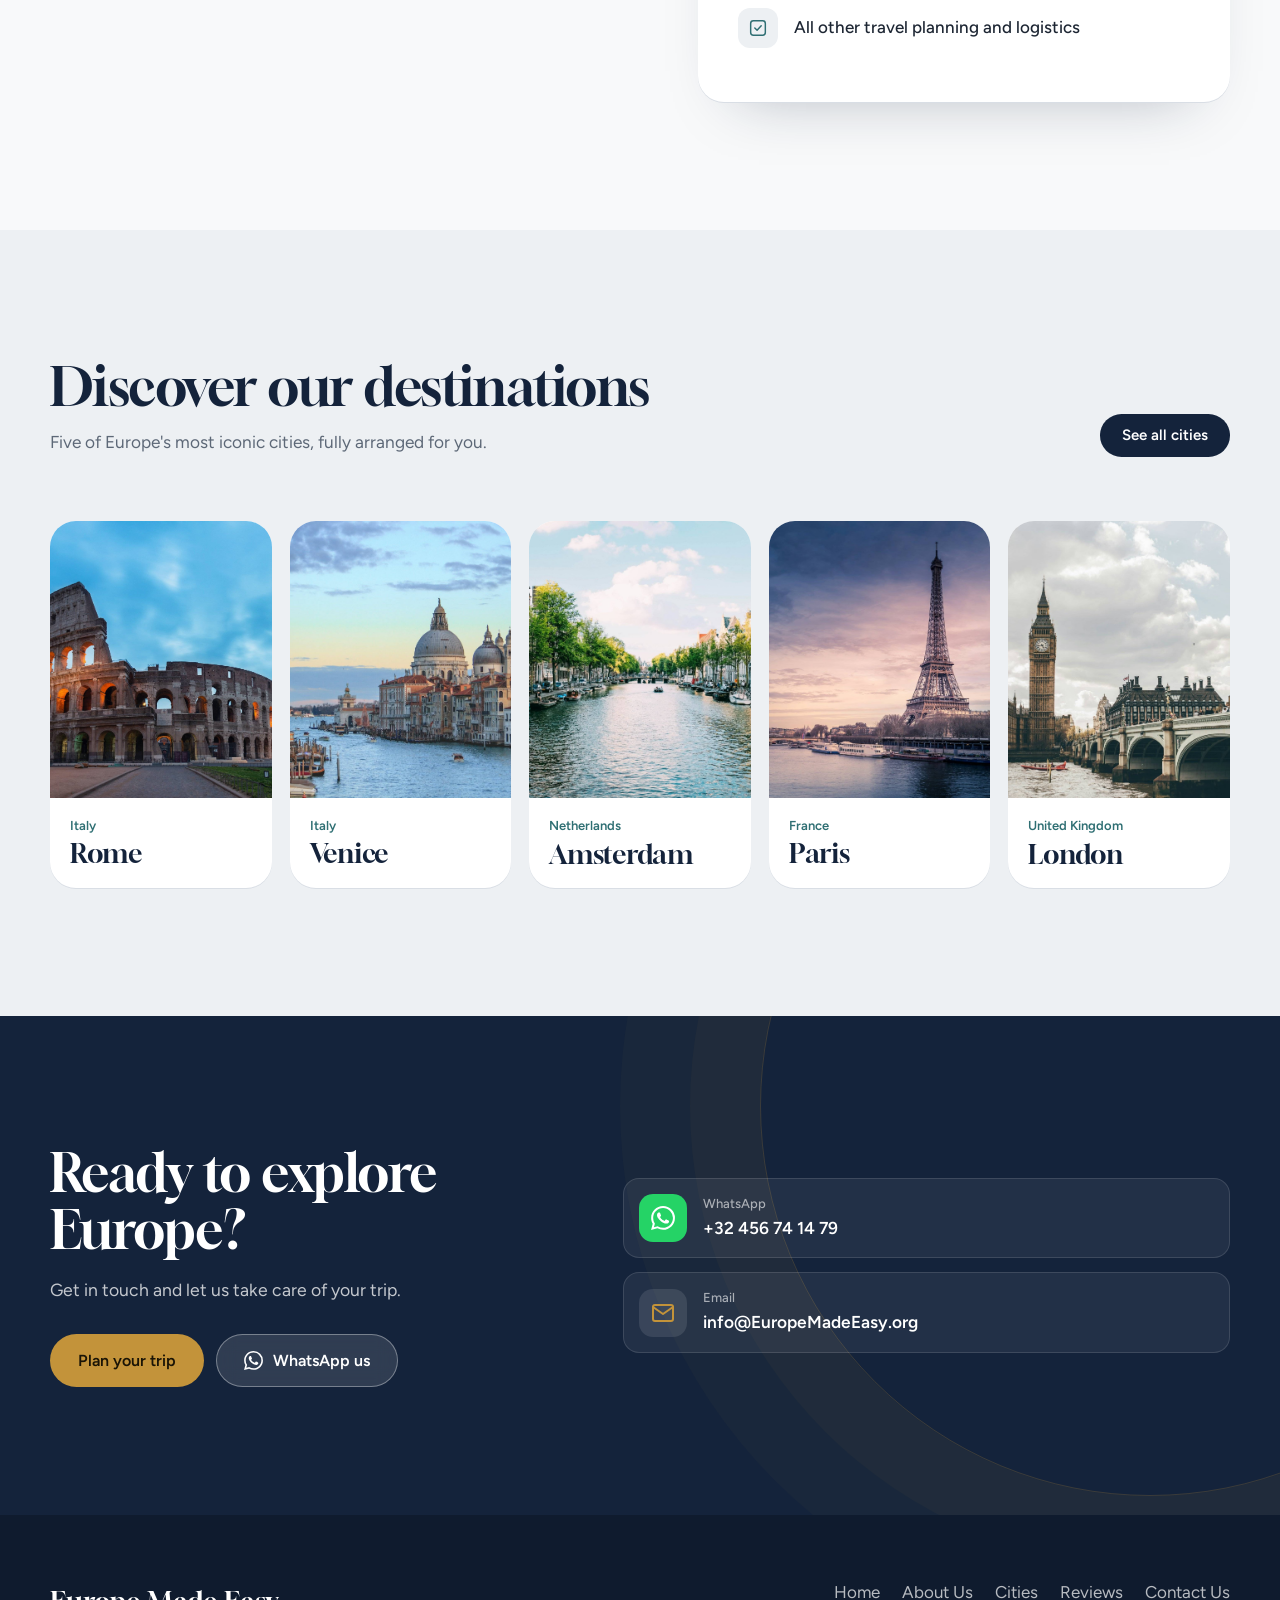
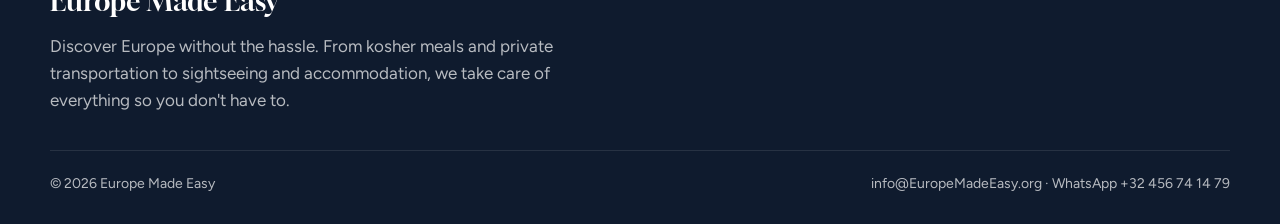
==== commit 14988ae6: "Restyle site to match reference design Navy/gold/lagoon palette with Gloock and Figtree, full-screen" ====
--- a/index.html
+++ b/index.html
@@ -2,209 +2,155 @@
 <html lang="en">
 <head>
   <meta charset="utf-8">
-  <meta name="viewport" content="width=device-width, initial-scale=1">
+  <meta name="viewport" content="width=device-width, initial-scale=1, viewport-fit=cover">
   <title>Europe Made Easy — Discover Europe Without the Hassle</title>
   <meta name="description" content="Fully arranged, kosher-friendly sightseeing in Rome, Venice, Amsterdam, Paris and London — perfect for stopovers, layovers and short vacations.">
   <meta property="og:title" content="Europe Made Easy — Discover Europe Without the Hassle">
   <meta property="og:description" content="Fully arranged, kosher-friendly sightseeing in Rome, Venice, Amsterdam, Paris and London — perfect for stopovers, layovers and short vacations.">
-  <meta property="og:image" content="images/hero-paris.jpg">
-  <meta name="theme-color" content="#f4ecdf">
+  <meta property="og:image" content="images/venice.jpg">
+  <meta name="theme-color" content="#14233b">
   <link rel="icon" href="favicon.svg" type="image/svg+xml">
   <link rel="preconnect" href="https://fonts.googleapis.com">
   <link rel="preconnect" href="https://fonts.gstatic.com" crossorigin>
-  <link href="https://fonts.googleapis.com/css2?family=DM+Sans:wght@400;500;700&family=Fraunces:ital,opsz,wght@0,9..144,400;0,9..144,600;1,9..144,400;1,9..144,600&family=Space+Mono:wght@400;700&display=swap" rel="stylesheet">
+  <link href="https://fonts.googleapis.com/css2?family=Figtree:wght@400;500;600;700&family=Gloock&display=swap" rel="stylesheet">
   <link rel="stylesheet" href="css/styles.css">
-  <script>document.documentElement.classList.add("js")</script>
+  <script src="js/main.js" defer></script>
 </head>
 <body>
-  <header class="site-header">
-    <div class="container nav">
-      <a class="logo" href="index.html" aria-label="Europe Made Easy — home"><span class="logo-mark" aria-hidden="true">E</span><span class="logo-text">Europe <em>Made Easy</em><small>Kosher-friendly city tours</small></span></a>
-      <button class="nav-toggle" aria-label="Open menu" aria-expanded="false" aria-controls="nav-menu">
-        <svg viewBox="0 0 24 24" fill="none" stroke="currentColor" stroke-width="2" stroke-linecap="round" aria-hidden="true"><path d="M4 7h16M4 12h16M4 17h10"/></svg>
-      </button>
-      <nav class="nav-menu" id="nav-menu" aria-label="Main">
-        <ul class="nav-links">
-          <li><a href="index.html" aria-current="page">Home</a></li>
-          <li><a href="about.html">About Us</a></li>
-          <li><a href="cities.html">Cities</a></li>
-          <li><a href="reviews.html">Reviews</a></li>
-          <li><a href="contact.html">Contact Us</a></li>
-        </ul>
-        <a class="btn btn--terra nav-cta" href="contact.html">Plan Your Trip <span class="arrow" aria-hidden="true">→</span></a>
-      </nav>
-    </div>
+  <header class="bar">
+    <a class="brand" href="index.html" aria-label="Europe Made Easy, home"><svg viewBox="0 0 40 40" aria-hidden="true"><circle cx="20" cy="20" r="18.5" fill="none" stroke="currentColor" stroke-width="1.5"/><path d="M9 27c3-5 6-12 11-12s8 7 11 12" fill="none" stroke="currentColor" stroke-width="1.5" stroke-linecap="round"/><path d="M14 27h12" stroke="currentColor" stroke-width="1.5" stroke-linecap="round"/><circle cx="20" cy="10.5" r="2" fill="currentColor"/></svg><span>Europe Made Easy</span></a>
+    <nav class="nav" aria-label="Main">
+      <a href="index.html" aria-current="page">Home</a>
+      <a href="about.html">About Us</a>
+      <a href="cities.html">Cities</a>
+      <a href="reviews.html">Reviews</a>
+      <a href="contact.html">Contact Us</a>
+    </nav>
+    <a class="btn btn-gold bar-cta" href="contact.html">Plan your trip</a>
+    <button class="burger" aria-label="Open menu" aria-expanded="false"><span></span><span></span></button>
   </header>
 
   <main>
-    <section class="hero">
-      <div class="container hero-grid">
-        <div>
-          <span class="kicker">Stopovers · Layovers · Short vacations</span>
-          <h1><span class="line">Europe Made Easy.</span> <em class="line">Discover Europe without the hassle.</em></h1>
-          <p class="lead">Fully arranged, kosher-friendly sightseeing in Europe's most iconic cities — especially for Jewish travelers.</p>
-          <div class="hero-actions">
-            <a class="btn btn--terra" href="contact.html">Plan Your Trip <span class="arrow" aria-hidden="true">→</span></a>
-            <a class="btn btn--line" href="cities.html">See the Cities</a>
-          </div>
+    <section class="hero" aria-label="Welcome">
+      <div class="hero-media" aria-hidden="true">
+      <img src="images/rome.jpg" alt="" fetchpriority="high">
+      <img data-src="images/venice.jpg" alt="">
+      <img data-src="images/amsterdam.jpg" alt="">
+      <img data-src="images/paris.jpg" alt="">
+      <img data-src="images/london.jpg" alt="">
+      </div>
+      <div class="hero-shade" aria-hidden="true"></div>
+      <div class="hero-inner">
+        <p class="kicker">Stopovers, layovers and short vacations — kosher-friendly</p>
+        <h1>Europe Made Easy<span>Discover Europe without the hassle.</span></h1>
+        <p class="hero-lede">Fully arranged sightseeing in Europe's most iconic cities, especially for Jewish travelers. From transportation and kosher meals to tour guides, hotels and attractions — we take care of everything.</p>
+        <div class="hero-actions">
+          <a class="btn btn-gold btn-lg" href="contact.html">Plan your trip</a>
+          <a class="btn btn-glass btn-lg" href="https://wa.me/32456741479" target="_blank" rel="noopener"><svg viewBox="0 0 24 24" fill="currentColor" aria-hidden="true"><path d="M17.472 14.382c-.297-.149-1.758-.867-2.03-.967-.273-.099-.471-.148-.67.15-.197.297-.767.966-.94 1.164-.173.199-.347.223-.644.075-.297-.15-1.255-.463-2.39-1.475-.883-.788-1.48-1.761-1.653-2.059-.173-.297-.018-.458.13-.606.134-.133.298-.347.446-.52.149-.174.198-.298.298-.497.099-.198.05-.371-.025-.52-.075-.149-.669-1.612-.916-2.207-.242-.579-.487-.5-.669-.51-.173-.008-.371-.01-.57-.01-.198 0-.52.074-.792.372-.272.297-1.04 1.016-1.04 2.479 0 1.462 1.065 2.875 1.213 3.074.149.198 2.096 3.2 5.077 4.487.709.306 1.262.489 1.694.625.712.227 1.36.195 1.871.118.571-.085 1.758-.719 2.006-1.413.248-.694.248-1.289.173-1.413-.074-.124-.272-.198-.57-.347m-5.421 7.403h-.004a9.87 9.87 0 01-5.031-1.378l-.361-.214-3.741.982.998-3.648-.235-.374a9.86 9.86 0 01-1.51-5.26c.001-5.45 4.436-9.884 9.888-9.884 2.64 0 5.122 1.03 6.988 2.898a9.825 9.825 0 012.893 6.994c-.003 5.45-4.437 9.884-9.885 9.884m8.413-18.297A11.815 11.815 0 0012.05 0C5.495 0 .16 5.335.157 11.892c0 2.096.547 4.142 1.588 5.945L.057 24l6.305-1.654a11.882 11.882 0 005.683 1.448h.005c6.554 0 11.89-5.335 11.893-11.893a11.821 11.821 0 00-3.48-8.413z"/></svg> WhatsApp us</a>
         </div>
-        <figure class="hero-figure">
-          <div class="arch"><img src="images/hero-paris.jpg" alt="Pont Alexandre III in Paris at dusk"></div>
-          <div class="badge" aria-hidden="true">
-            <svg class="ring" viewBox="0 0 120 120"><defs><path id="ring" d="M60,60 m-47,0 a47,47 0 1,1 94,0 a47,47 0 1,1 -94,0"/></defs><text><textPath href="#ring" textLength="292" lengthAdjust="spacing">KOSHER · FULLY ARRANGED · HASSLE-FREE ·</textPath></text></svg>
-            <svg viewBox="0 0 24 24" fill="currentColor" aria-hidden="true" class="plane"><path d="M21 16v-2l-8-5V3.5a1.5 1.5 0 0 0-3 0V9l-8 5v2l8-2.5V19l-2 1.5V22l3.5-1 3.5 1v-1.5L13 19v-5.5z"/></svg>
-          </div>
-          <figcaption class="mono">Fig. 01 — Pont Alexandre III, Paris</figcaption>
-        </figure>
+      </div>
+      <div class="hero-cities" role="tablist" aria-label="Destinations">
+    <button class="hero-tab" role="tab" aria-selected="true">Rome<small>The Eternal City</small></button>
+    <button class="hero-tab" role="tab" aria-selected="false">Venice<small>City on the water</small></button>
+    <button class="hero-tab" role="tab" aria-selected="false">Amsterdam<small>Canals and culture</small></button>
+    <button class="hero-tab" role="tab" aria-selected="false">Paris<small>The City of Light</small></button>
+    <button class="hero-tab" role="tab" aria-selected="false">London<small>Royal landmarks</small></button>
       </div>
     </section>
 
-    <section style="padding:30px 0 20px">
-      <div class="container">
-        <div class="board" data-reveal>
-          <div class="board-head"><span><strong>Departures</strong> — Your next stopover</span><span>Status</span></div>
-          <a class="board-row" href="cities.html#rome">
-            <span class="city-name" data-flap>ROME</span>
-            <span class="code">FCO</span>
-            <span class="hl">Colosseum · Trevi Fountain · Jewish Ghetto</span>
-            <span class="status">Arranged</span>
+    <section class="section">
+      <div class="wrap about-grid">
+        <div class="about-copy">
+          <h2>You enjoy Europe. We handle the rest.</h2>
+          <p class="lead">Visiting Europe for a stopover, layover, or short vacation?</p>
+          <p>Europe Made Easy organizes fully arranged sightseeing experiences in Europe's most iconic cities, especially for Jewish travelers looking for a convenient, kosher-friendly experience.</p>
+          <p>From transportation and kosher meals to tour guides, hotels, and attractions, we take care of everything.</p>
+          <a class="btn btn-line" href="about.html">About us</a>
+        </div>
+        <div class="services-card">
+          <h3>We take care of everything</h3>
+          <ul class="services">
+            <li><svg viewBox="0 0 24 24" aria-hidden="true"><path d="M4 16V11l2-5h12l2 5v5M4 16h16M4 16v2.5M20 16v2.5M7.5 13h.01M16.5 13h.01"/></svg>Private transportation and airport transfers</li>
+            <li><svg viewBox="0 0 24 24" aria-hidden="true"><circle cx="12" cy="7.5" r="3.5"/><path d="M5 20.5c.7-3.8 3.4-6 7-6s6.3 2.2 7 6"/></svg>Professional and Jewish tour guides</li>
+            <li><svg viewBox="0 0 24 24" aria-hidden="true"><path d="M7 3v7a2 2 0 0 0 2 2v9M11 3v7a2 2 0 0 1-2 2M17 21V3c-2.2 1-3.2 4-3.2 8H17"/></svg>Kosher meals and restaurant arrangements</li>
+            <li><svg viewBox="0 0 24 24" aria-hidden="true"><path d="M3 20h18M5 20V8h14v12M9 20v-4h6v4M9 11.5h.01M15 11.5h.01M12 4v4"/></svg>Hotels and accommodation</li>
+            <li><svg viewBox="0 0 24 24" aria-hidden="true"><path d="M3 9.5V6h18v3.5a2.5 2.5 0 0 0 0 5V18H3v-3.5a2.5 2.5 0 0 0 0-5ZM14 6v12"/></svg>Museum and attraction tickets</li>
+            <li><svg viewBox="0 0 24 24" aria-hidden="true"><path d="M9 4 3 6.5v13L9 17l6 2.5 6-2.5v-13L15 6.5 9 4ZM9 4v13M15 6.5v13"/></svg>Sightseeing tours and itineraries</li>
+            <li><svg viewBox="0 0 24 24" aria-hidden="true"><path d="M3 18c1.8 1.3 3.7 1.3 5.5 0s3.7-1.3 5.5 0 3.7 1.3 5.5 0M5 15l-1-4h16l-1 4M8 11V7h6l2 4"/></svg>Boat trips, cruises, and special activities</li>
+            <li><svg viewBox="0 0 24 24" aria-hidden="true"><rect x="4" y="4" width="16" height="16" rx="3"/><path d="m8.5 12 2.5 2.5 4.5-5"/></svg>All other travel planning and logistics</li>
+          </ul>
+        </div>
+      </div>
+    </section>
+
+    <section class="section section-mist">
+      <div class="wrap">
+        <div class="section-head section-head-row">
+          <div>
+            <h2>Discover our destinations</h2>
+            <p>Five of Europe's most iconic cities, fully arranged for you.</p>
+          </div>
+          <a class="btn btn-ink" href="cities.html">See all cities</a>
+        </div>
+        <div class="dest-grid">
+          <a class="dest" href="cities.html#rome">
+            <div class="dest-img"><img src="images/rome.jpg" alt="The Colosseum in Rome at dusk" loading="lazy"></div>
+            <div class="dest-body"><small>Italy</small><h3>Rome</h3></div>
           </a>
-          <a class="board-row" href="cities.html#venice">
-            <span class="city-name" data-flap>VENICE</span>
-            <span class="code">VCE</span>
-            <span class="hl">Grand Canal · Gondolas · Jewish Ghetto</span>
-            <span class="status">Arranged</span>
+          <a class="dest" href="cities.html#venice">
+            <div class="dest-img"><img src="images/venice.jpg" alt="The Grand Canal in Venice with the Santa Maria della Salute dome" loading="lazy"></div>
+            <div class="dest-body"><small>Italy</small><h3>Venice</h3></div>
           </a>
-          <a class="board-row" href="cities.html#amsterdam">
-            <span class="city-name" data-flap>AMSTERDAM</span>
-            <span class="code">AMS</span>
-            <span class="hl">Canal cruises · Anne Frank House · Jewish Quarter</span>
-            <span class="status">Arranged</span>
+          <a class="dest" href="cities.html#amsterdam">
+            <div class="dest-img"><img src="images/amsterdam.jpg" alt="Tree-lined canal in Amsterdam" loading="lazy"></div>
+            <div class="dest-body"><small>Netherlands</small><h3>Amsterdam</h3></div>
           </a>
-          <a class="board-row" href="cities.html#paris">
-            <span class="city-name" data-flap>PARIS</span>
-            <span class="code">CDG</span>
-            <span class="hl">Eiffel Tower · Louvre · Jewish Quarter</span>
-            <span class="status">Arranged</span>
+          <a class="dest" href="cities.html#paris">
+            <div class="dest-img"><img src="images/paris.jpg" alt="The Eiffel Tower over the Seine at sunset" loading="lazy"></div>
+            <div class="dest-body"><small>France</small><h3>Paris</h3></div>
           </a>
-          <a class="board-row" href="cities.html#london">
-            <span class="city-name" data-flap>LONDON</span>
-            <span class="code">LHR</span>
-            <span class="hl">Big Ben · Tower Bridge · Jewish heritage</span>
-            <span class="status">Arranged</span>
+          <a class="dest" href="cities.html#london">
+            <div class="dest-img"><img src="images/london.jpg" alt="Big Ben and Westminster Bridge in London" loading="lazy"></div>
+            <div class="dest-body"><small>United Kingdom</small><h3>London</h3></div>
           </a>
         </div>
       </div>
     </section>
 
-    <section class="section">
-      <div class="container manifesto">
-        <div data-reveal>
-          <span class="kicker">How it works</span>
-          <h2>You enjoy Europe. <em>We handle the rest.</em></h2>
-          <p class="lead">Visiting Europe for a stopover, layover, or short vacation? Europe Made Easy organizes fully arranged sightseeing experiences in Europe's most iconic cities, especially for Jewish travelers looking for a convenient, kosher-friendly experience.</p>
-          <p class="lead">From transportation and kosher meals to tour guides, hotels, and attractions, we take care of everything.</p>
-          <a class="btn btn--line" href="about.html" style="margin-top:12px">What we arrange <span class="arrow" aria-hidden="true">→</span></a>
-        </div>
-        <div class="todo">
-          <h3>Your to-do list for Europe</h3>
-          <ul>
-            <li style="transition-delay:300ms"><span class="box"></span><span class="txt">Airport transfer</span></li>
-            <li style="transition-delay:520ms"><span class="box"></span><span class="txt">Private driver</span></li>
-            <li style="transition-delay:740ms"><span class="box"></span><span class="txt">Kosher meals</span></li>
-            <li style="transition-delay:960ms"><span class="box"></span><span class="txt">Tour guide</span></li>
-            <li style="transition-delay:1180ms"><span class="box"></span><span class="txt">Hotel</span></li>
-            <li style="transition-delay:1400ms"><span class="box"></span><span class="txt">Museum tickets</span></li>
-            <li style="transition-delay:1620ms"><span class="box"></span><span class="txt">Canal cruise</span></li>
-          </ul>
-          <p class="done">✓ Done — that's our job.</p>
-        </div>
-      </div>
-    </section>
-
-    <section class="section" style="padding-top:20px">
-      <div class="container">
-        <div class="route-head">
-          <div>
-            <span class="kicker">The route</span>
-            <h2>Five iconic <em>cities.</em></h2>
-          </div>
-          <a class="btn btn--line" href="cities.html">All destinations <span class="arrow" aria-hidden="true">→</span></a>
-        </div>
-        <div class="postcards">
-          <a class="postcard" href="cities.html#rome" data-reveal style="transition-delay:0ms">
-            <div class="pic"><img src="images/rome.jpg" alt="The Colosseum in Rome at dusk" loading="lazy"></div>
-            <span class="stamp"><b>01</b>FCO</span>
-            <h3>Rome</h3>
-            <p class="mono">Italy</p>
-          </a>
-          <a class="postcard" href="cities.html#venice" data-reveal style="transition-delay:90ms">
-            <div class="pic"><img src="images/venice.jpg" alt="The Grand Canal in Venice with the Santa Maria della Salute dome" loading="lazy"></div>
-            <span class="stamp"><b>02</b>VCE</span>
-            <h3>Venice</h3>
-            <p class="mono">Italy</p>
-          </a>
-          <a class="postcard" href="cities.html#amsterdam" data-reveal style="transition-delay:180ms">
-            <div class="pic"><img src="images/amsterdam.jpg" alt="Tree-lined canal in Amsterdam" loading="lazy"></div>
-            <span class="stamp"><b>03</b>AMS</span>
-            <h3>Amsterdam</h3>
-            <p class="mono">Netherlands</p>
-          </a>
-          <a class="postcard" href="cities.html#paris" data-reveal style="transition-delay:270ms">
-            <div class="pic"><img src="images/paris.jpg" alt="The Eiffel Tower over the Seine at sunset" loading="lazy"></div>
-            <span class="stamp"><b>04</b>CDG</span>
-            <h3>Paris</h3>
-            <p class="mono">France</p>
-          </a>
-          <a class="postcard" href="cities.html#london" data-reveal style="transition-delay:360ms">
-            <div class="pic"><img src="images/london.jpg" alt="Big Ben and Westminster Bridge in London" loading="lazy"></div>
-            <span class="stamp"><b>05</b>LHR</span>
-            <h3>London</h3>
-            <p class="mono">United Kingdom</p>
-          </a>
-        </div>
-      </div>
-    </section>
-
-    <section class="section" style="padding-top:40px">
-      <div class="container">
-        <div class="ticket" data-reveal>
-          <div class="ticket-main">
-            <span class="kicker">Your next stopover</span>
-            <h2>Ready to Explore <em style="color:var(--amber)">Europe?</em></h2>
-            <p>Get in touch and let us take care of your trip.</p>
-          </div>
-          <div class="ticket-stub">
-            <span class="mono">Admit one · Hassle-free class</span>
-            <a class="btn btn--ink" href="contact.html">Plan Your Trip <span class="arrow" aria-hidden="true">→</span></a>
-            <a class="btn btn--whatsapp" href="https://wa.me/32456741479" target="_blank" rel="noopener"><svg viewBox="0 0 24 24" fill="currentColor" aria-hidden="true"><path d="M17.472 14.382c-.297-.149-1.758-.867-2.03-.967-.273-.099-.471-.148-.67.15-.197.297-.767.966-.94 1.164-.173.199-.347.223-.644.075-.297-.15-1.255-.463-2.39-1.475-.883-.788-1.48-1.761-1.653-2.059-.173-.297-.018-.458.13-.606.134-.133.298-.347.446-.52.149-.174.198-.298.298-.497.099-.198.05-.371-.025-.52-.075-.149-.669-1.612-.916-2.207-.242-.579-.487-.5-.669-.51-.173-.008-.371-.01-.57-.01-.198 0-.52.074-.792.372-.272.297-1.04 1.016-1.04 2.479 0 1.462 1.065 2.875 1.213 3.074.149.198 2.096 3.2 5.077 4.487.709.306 1.262.489 1.694.625.712.227 1.36.195 1.871.118.571-.085 1.758-.719 2.006-1.413.248-.694.248-1.289.173-1.413-.074-.124-.272-.198-.57-.347m-5.421 7.403h-.004a9.87 9.87 0 01-5.031-1.378l-.361-.214-3.741.982.998-3.648-.235-.374a9.86 9.86 0 01-1.51-5.26c.001-5.45 4.436-9.884 9.888-9.884 2.64 0 5.122 1.03 6.988 2.898a9.825 9.825 0 012.893 6.994c-.003 5.45-4.437 9.884-9.885 9.884m8.413-18.297A11.815 11.815 0 0012.05 0C5.495 0 .16 5.335.157 11.892c0 2.096.547 4.142 1.588 5.945L.057 24l6.305-1.654a11.882 11.882 0 005.683 1.448h.005c6.554 0 11.89-5.335 11.893-11.893a11.821 11.821 0 00-3.48-8.413z"/></svg> WhatsApp Us</a>
+    <section class="contact">
+      <div class="wrap contact-grid">
+        <div class="contact-copy">
+          <h2>Ready to explore Europe?</h2>
+          <p>Get in touch and let us take care of your trip.</p>
+          <div class="cta-actions">
+            <a class="btn btn-gold btn-lg" href="contact.html">Plan your trip</a>
+            <a class="btn btn-glass btn-lg" href="https://wa.me/32456741479" target="_blank" rel="noopener"><svg viewBox="0 0 24 24" fill="currentColor" aria-hidden="true"><path d="M17.472 14.382c-.297-.149-1.758-.867-2.03-.967-.273-.099-.471-.148-.67.15-.197.297-.767.966-.94 1.164-.173.199-.347.223-.644.075-.297-.15-1.255-.463-2.39-1.475-.883-.788-1.48-1.761-1.653-2.059-.173-.297-.018-.458.13-.606.134-.133.298-.347.446-.52.149-.174.198-.298.298-.497.099-.198.05-.371-.025-.52-.075-.149-.669-1.612-.916-2.207-.242-.579-.487-.5-.669-.51-.173-.008-.371-.01-.57-.01-.198 0-.52.074-.792.372-.272.297-1.04 1.016-1.04 2.479 0 1.462 1.065 2.875 1.213 3.074.149.198 2.096 3.2 5.077 4.487.709.306 1.262.489 1.694.625.712.227 1.36.195 1.871.118.571-.085 1.758-.719 2.006-1.413.248-.694.248-1.289.173-1.413-.074-.124-.272-.198-.57-.347m-5.421 7.403h-.004a9.87 9.87 0 01-5.031-1.378l-.361-.214-3.741.982.998-3.648-.235-.374a9.86 9.86 0 01-1.51-5.26c.001-5.45 4.436-9.884 9.888-9.884 2.64 0 5.122 1.03 6.988 2.898a9.825 9.825 0 012.893 6.994c-.003 5.45-4.437 9.884-9.885 9.884m8.413-18.297A11.815 11.815 0 0012.05 0C5.495 0 .16 5.335.157 11.892c0 2.096.547 4.142 1.588 5.945L.057 24l6.305-1.654a11.882 11.882 0 005.683 1.448h.005c6.554 0 11.89-5.335 11.893-11.893a11.821 11.821 0 00-3.48-8.413z"/></svg> WhatsApp us</a>
           </div>
         </div>
+          <div class="contact-links">
+            <a class="contact-link" href="https://wa.me/32456741479" target="_blank" rel="noopener"><span class="ci ci-wa"><svg viewBox="0 0 24 24" fill="currentColor" aria-hidden="true"><path d="M17.472 14.382c-.297-.149-1.758-.867-2.03-.967-.273-.099-.471-.148-.67.15-.197.297-.767.966-.94 1.164-.173.199-.347.223-.644.075-.297-.15-1.255-.463-2.39-1.475-.883-.788-1.48-1.761-1.653-2.059-.173-.297-.018-.458.13-.606.134-.133.298-.347.446-.52.149-.174.198-.298.298-.497.099-.198.05-.371-.025-.52-.075-.149-.669-1.612-.916-2.207-.242-.579-.487-.5-.669-.51-.173-.008-.371-.01-.57-.01-.198 0-.52.074-.792.372-.272.297-1.04 1.016-1.04 2.479 0 1.462 1.065 2.875 1.213 3.074.149.198 2.096 3.2 5.077 4.487.709.306 1.262.489 1.694.625.712.227 1.36.195 1.871.118.571-.085 1.758-.719 2.006-1.413.248-.694.248-1.289.173-1.413-.074-.124-.272-.198-.57-.347m-5.421 7.403h-.004a9.87 9.87 0 01-5.031-1.378l-.361-.214-3.741.982.998-3.648-.235-.374a9.86 9.86 0 01-1.51-5.26c.001-5.45 4.436-9.884 9.888-9.884 2.64 0 5.122 1.03 6.988 2.898a9.825 9.825 0 012.893 6.994c-.003 5.45-4.437 9.884-9.885 9.884m8.413-18.297A11.815 11.815 0 0012.05 0C5.495 0 .16 5.335.157 11.892c0 2.096.547 4.142 1.588 5.945L.057 24l6.305-1.654a11.882 11.882 0 005.683 1.448h.005c6.554 0 11.89-5.335 11.893-11.893a11.821 11.821 0 00-3.48-8.413z"/></svg></span><span><small>WhatsApp</small>+32 456 74 14 79</span></a>
+            <a class="contact-link" href="mailto:info@EuropeMadeEasy.org"><span class="ci"><svg viewBox="0 0 24 24" fill="none" stroke="currentColor" stroke-width="2" stroke-linecap="round" stroke-linejoin="round" aria-hidden="true"><rect x="2" y="4" width="20" height="16" rx="2"/><path d="m22 6-10 7L2 6"/></svg></span><span><small>Email</small>info@EuropeMadeEasy.org</span></a>
+          </div>
       </div>
     </section>
   </main>
 
-  <footer class="site-footer">
-    <div class="container">
-      <p class="footer-quote">You make the memories. <em>We take care of the details.</em></p>
-      <div class="footer-grid">
-        <ul class="footer-links">
-          <li><a href="index.html">Home</a></li>
-          <li><a href="about.html">About Us</a></li>
-          <li><a href="cities.html">Cities</a></li>
-          <li><a href="reviews.html">Reviews</a></li>
-          <li><a href="contact.html">Contact Us</a></li>
-        </ul>
-        <div class="footer-contact">
-          <a href="mailto:info@EuropeMadeEasy.org">info@EuropeMadeEasy.org</a>
-          <a href="https://wa.me/32456741479" target="_blank" rel="noopener">WhatsApp +32 456 74 14 79</a>
+  <footer class="foot">
+    <div class="wrap">
+      <div class="foot-grid">
+        <div>
+          <div class="foot-brand">Europe Made Easy</div>
+          <p class="foot-tag">Discover Europe without the hassle. From kosher meals and private transportation to sightseeing and accommodation, we take care of everything so you don't have to.</p>
         </div>
+        <nav aria-label="Footer"><a href="index.html">Home</a><a href="about.html">About Us</a><a href="cities.html">Cities</a><a href="reviews.html">Reviews</a><a href="contact.html">Contact Us</a></nav>
       </div>
-      <div class="footer-bottom"><span>© <span data-year></span> Europe Made Easy</span><span>Rome · Venice · Amsterdam · Paris · London</span></div>
+      <div class="foot-legal">
+        <span>© <span data-year></span> Europe Made Easy</span>
+        <span><a href="mailto:info@EuropeMadeEasy.org">info@EuropeMadeEasy.org</a> · <a href="https://wa.me/32456741479" target="_blank" rel="noopener">WhatsApp +32 456 74 14 79</a></span>
+      </div>
     </div>
   </footer>
 
   <a class="wa-float" href="https://wa.me/32456741479" target="_blank" rel="noopener" aria-label="Chat with us on WhatsApp"><svg viewBox="0 0 24 24" fill="currentColor" aria-hidden="true"><path d="M17.472 14.382c-.297-.149-1.758-.867-2.03-.967-.273-.099-.471-.148-.67.15-.197.297-.767.966-.94 1.164-.173.199-.347.223-.644.075-.297-.15-1.255-.463-2.39-1.475-.883-.788-1.48-1.761-1.653-2.059-.173-.297-.018-.458.13-.606.134-.133.298-.347.446-.52.149-.174.198-.298.298-.497.099-.198.05-.371-.025-.52-.075-.149-.669-1.612-.916-2.207-.242-.579-.487-.5-.669-.51-.173-.008-.371-.01-.57-.01-.198 0-.52.074-.792.372-.272.297-1.04 1.016-1.04 2.479 0 1.462 1.065 2.875 1.213 3.074.149.198 2.096 3.2 5.077 4.487.709.306 1.262.489 1.694.625.712.227 1.36.195 1.871.118.571-.085 1.758-.719 2.006-1.413.248-.694.248-1.289.173-1.413-.074-.124-.272-.198-.57-.347m-5.421 7.403h-.004a9.87 9.87 0 01-5.031-1.378l-.361-.214-3.741.982.998-3.648-.235-.374a9.86 9.86 0 01-1.51-5.26c.001-5.45 4.436-9.884 9.888-9.884 2.64 0 5.122 1.03 6.988 2.898a9.825 9.825 0 012.893 6.994c-.003 5.45-4.437 9.884-9.885 9.884m8.413-18.297A11.815 11.815 0 0012.05 0C5.495 0 .16 5.335.157 11.892c0 2.096.547 4.142 1.588 5.945L.057 24l6.305-1.654a11.882 11.882 0 005.683 1.448h.005c6.554 0 11.89-5.335 11.893-11.893a11.821 11.821 0 00-3.48-8.413z"/></svg></a>
-  <script src="js/main.js" defer></script>
 </body>
 </html>
--- a/css/styles.css
+++ b/css/styles.css
@@ -1,483 +1,296 @@
-/* Europe Made Easy — "Grand Tour" design: travel journal, departure boards, postcards, boarding passes. */
+/* Europe Made Easy — navy, gold and lagoon; Gloock headings, Figtree text. */
 :root {
-  --paper: #f4ecdf;
-  --paper-2: #ebdfca;
-  --card: #fbf7ef;
-  --ink: #1a1f2b;
-  --ink-soft: #4d5260;
-  --terra: #c4532e;
-  --terra-dark: #a3401f;
-  --teal: #1f4e4a;
-  --amber: #f2b84b;
-  --line: rgba(26, 31, 43, 0.16);
+  --navy: #14233b;
+  --navy-2: #1c3150;
+  --navy-deep: #0f1b2e;
+  --mist: #edf0f3;
+  --paper: #f8f9fa;
+  --gold: #c3933a;
+  --gold-soft: #e9d6ae;
+  --lagoon: #2f6f73;
+  --text: #1d2633;
+  --muted: #5d6877;
+  --line: #d9dee5;
+  --white: #fff;
   --whatsapp: #25d366;
-  --display: "Fraunces", Georgia, "Times New Roman", serif;
-  --mono: "Space Mono", ui-monospace, Menlo, monospace;
-  --sans: "DM Sans", -apple-system, BlinkMacSystemFont, "Segoe UI", sans-serif;
-  --max: 1200px;
-  --shadow: 0 1px 2px rgba(26, 31, 43, .08), 0 14px 34px -12px rgba(26, 31, 43, .28);
+  --serif: "Gloock", Georgia, serif;
+  --sans: "Figtree", system-ui, -apple-system, "Segoe UI", sans-serif;
+  --r-sm: 10px;
+  --r-md: 16px;
+  --r-lg: 26px;
+  --ease: cubic-bezier(.2, .7, .2, 1);
+  --lift: 0 14px 30px -12px rgba(20, 35, 59, .38), 0 4px 10px -4px rgba(20, 35, 59, .18);
 }
 
 *, *::before, *::after { box-sizing: border-box; }
-html { scroll-behavior: smooth; }
-body {
-  margin: 0;
-  font-family: var(--sans);
-  font-size: 17px;
-  line-height: 1.65;
-  color: var(--ink);
-  background-color: var(--paper);
-  background-image: url("data:image/svg+xml,%3Csvg xmlns='http://www.w3.org/2000/svg' width='220' height='220'%3E%3Cfilter id='n'%3E%3CfeTurbulence type='fractalNoise' baseFrequency='.85' numOctaves='3' stitchTiles='stitch'/%3E%3CfeColorMatrix values='0 0 0 0 0.35 0 0 0 0 0.27 0 0 0 0 0.18 0 0 0 .09 0'/%3E%3C/filter%3E%3Crect width='100%25' height='100%25' filter='url(%23n)'/%3E%3C/svg%3E");
-  -webkit-font-smoothing: antialiased;
-  overflow-x: hidden;
-}
+html { scroll-behavior: smooth; scroll-padding-top: 84px; -webkit-text-size-adjust: 100%; }
+body { margin: 0; font-family: var(--sans); font-size: 17px; line-height: 1.6; color: var(--text); background: var(--paper); -webkit-font-smoothing: antialiased; }
 img { max-width: 100%; display: block; }
 a { color: inherit; }
-h1, h2, h3 {
-  font-family: var(--display);
-  font-weight: 400;
-  font-variation-settings: "opsz" 144;
-  line-height: 1.02;
-  letter-spacing: -0.02em;
-  margin: 0 0 .45em;
-}
-h1 { font-size: clamp(2.9rem, 7.4vw, 6.4rem); }
-h2 { font-size: clamp(2.1rem, 4.6vw, 3.6rem); }
-h3 { font-size: 1.6rem; }
-h1 em, h2 em, h3 em { font-style: italic; color: var(--terra); }
+h1, h2, h3 { font-family: var(--serif); font-weight: 400; line-height: 1.08; margin: 0; letter-spacing: -.01em; color: var(--navy); }
+h2 { font-size: clamp(2.1rem, 4.2vw, 3.3rem); }
+h3 { font-size: 1.5rem; }
 p { margin: 0 0 1em; }
-::selection { background: var(--terra); color: var(--paper); }
-
-.container { width: 100%; max-width: var(--max); margin: 0 auto; padding: 0 22px; }
-.section { padding: 96px 0; }
-.mono, .kicker {
-  font-family: var(--mono);
-  font-size: .76rem;
-  letter-spacing: .14em;
-  text-transform: uppercase;
-}
-.kicker { display: inline-flex; align-items: center; gap: 10px; color: var(--terra); margin-bottom: 18px; }
-.kicker::before { content: ""; width: 28px; height: 1.5px; background: currentColor; }
-.lead { font-size: 1.15rem; color: var(--ink-soft); max-width: 560px; }
+:focus-visible { outline: 2px solid var(--gold); outline-offset: 3px; border-radius: 6px; }
+.wrap { width: min(1180px, 100% - 40px); margin-inline: auto; }
+.hp { position: absolute; left: -9999px; width: 1px; height: 1px; overflow: hidden; }
 
 /* Buttons */
 .btn {
+  --bg: var(--navy); --fg: #fff;
   display: inline-flex; align-items: center; justify-content: center; gap: 10px;
-  padding: 15px 26px;
-  border-radius: 999px;
-  font-family: var(--mono); font-weight: 700; font-size: .82rem; letter-spacing: .1em; text-transform: uppercase;
-  text-decoration: none;
-  border: 1.5px solid transparent;
-  cursor: pointer;
-  transition: background .25s, color .25s, border-color .25s, transform .25s;
-}
-.btn:hover { transform: translateY(-2px); }
-.btn .arrow { transition: transform .25s; }
-.btn:hover .arrow { transform: translateX(4px); }
-.btn--terra { background: var(--terra); color: var(--paper); }
-.btn--terra:hover { background: var(--terra-dark); }
-.btn--ink { background: var(--ink); color: var(--paper); }
-.btn--ink:hover { background: var(--teal); }
-.btn--line { border-color: var(--ink); color: var(--ink); }
-.btn--line:hover { background: var(--ink); color: var(--paper); }
-.btn--line-light { border-color: rgba(244, 236, 223, .5); color: var(--paper); }
-.btn--line-light:hover { background: var(--paper); color: var(--ink); }
-.btn--whatsapp { background: var(--whatsapp); color: #06331a; }
-.btn--whatsapp:hover { background: #1ebe5a; }
+  font: 600 15px/1 var(--sans); padding: 14px 22px; border-radius: 999px; border: 0;
+  background: var(--bg); color: var(--fg); text-decoration: none; cursor: pointer; white-space: nowrap;
+  transition: transform .35s var(--ease), box-shadow .35s var(--ease), background-color .25s, color .25s;
+}
 .btn svg { width: 19px; height: 19px; flex: none; }
-
-/* Header */
-.site-header {
-  position: sticky; top: 0; z-index: 50;
-  background: rgba(244, 236, 223, .92);
-  backdrop-filter: blur(10px);
-  border-bottom: 1px solid var(--line);
-}
-.nav { display: flex; align-items: center; justify-content: space-between; height: 76px; }
-.logo { display: inline-flex; align-items: center; gap: 12px; text-decoration: none; color: var(--ink); }
-.logo-mark {
-  width: 42px; height: 42px; border-radius: 50%; flex: none;
-  border: 1.5px solid var(--ink); display: grid; place-items: center;
-  font-family: var(--display); font-style: italic; font-size: 1.05rem; line-height: 1;
-  position: relative;
-}
-.logo-mark::after { content: ""; position: absolute; inset: 3px; border-radius: 50%; border: 1px dashed var(--terra); }
-.logo-text { font-family: var(--display); font-size: 1.32rem; line-height: 1; letter-spacing: -.01em; }
-.logo-text em { color: var(--terra); }
-.logo-text small { display: block; font-family: var(--mono); font-size: .58rem; letter-spacing: .2em; text-transform: uppercase; color: var(--ink-soft); margin-top: 5px; }
-.nav-links { display: flex; align-items: center; gap: 28px; list-style: none; margin: 0; padding: 0; }
-.nav-links a {
-  text-decoration: none; font-family: var(--mono); font-size: .78rem; letter-spacing: .12em; text-transform: uppercase;
-  padding: 6px 0; background: linear-gradient(var(--terra), var(--terra)) left bottom / 0 1.5px no-repeat;
-  transition: background-size .3s, color .3s;
-}
-.nav-links a:hover, .nav-links a[aria-current="page"] { color: var(--terra); background-size: 100% 1.5px; }
-.nav-cta { padding: 11px 18px; font-size: .74rem; }
-.nav-toggle { display: none; background: none; border: 0; padding: 8px; cursor: pointer; color: var(--ink); }
-.nav-toggle svg { width: 28px; height: 28px; }
-
-@media (max-width: 920px) {
-  .nav-toggle { display: block; }
-  .nav-menu {
-    position: absolute; top: 76px; left: 0; right: 0;
-    background: var(--paper); border-bottom: 1px solid var(--line); box-shadow: var(--shadow);
-    display: none; padding: 8px 22px 26px;
-  }
-  .nav-menu.is-open { display: block; }
-  .nav-links { flex-direction: column; align-items: stretch; gap: 0; }
-  .nav-links a { display: block; padding: 16px 0; border-bottom: 1px dashed var(--line); background: none; font-size: .9rem; }
-  .nav-menu .nav-cta { margin-top: 20px; width: 100%; }
-}
-@media (min-width: 921px) { .nav-menu { display: flex; align-items: center; gap: 34px; } }
-
-/* Home hero */
-.hero { padding: 64px 0 40px; }
-.hero-grid { display: grid; grid-template-columns: 1.2fr .8fr; gap: 64px; align-items: center; }
-.hero h1 { margin-bottom: .35em; }
-.hero h1 .line { display: block; }
-.hero-actions { display: flex; flex-wrap: wrap; gap: 12px; margin-top: 32px; }
-.hero-figure { position: relative; margin: 0; }
-.arch { border-radius: 999px 999px 18px 18px; overflow: hidden; }
-.hero-figure .arch { aspect-ratio: 4 / 5.2; box-shadow: var(--shadow); }
-.hero-figure .arch img { width: 100%; height: 100%; object-fit: cover; }
-.hero-figure figcaption { margin-top: 14px; color: var(--ink-soft); }
-.badge {
-  position: absolute; left: -46px; bottom: 54px; width: 136px; height: 136px;
-  border-radius: 50%; background: var(--terra); color: var(--paper);
-  display: grid; place-items: center; box-shadow: var(--shadow);
-}
-.badge svg.ring { position: absolute; inset: 0; width: 100%; height: 100%; animation: spin 22s linear infinite; }
-.badge svg.ring text { font-family: var(--mono); font-size: 9.5px; fill: currentColor; letter-spacing: 1px; }
-.badge .plane { width: 34px; height: 34px; }
-@keyframes spin { to { transform: rotate(360deg); } }
-@media (max-width: 900px) {
-  .hero { padding-top: 40px; }
-  .hero-grid { grid-template-columns: 1fr; gap: 40px; }
-  .hero-figure { max-width: 440px; margin: 0 auto; width: 100%; }
-  .badge { left: -8px; width: 112px; height: 112px; }
-}
-
-/* Departure board */
-.board {
-  background: #11151d; color: var(--amber); border-radius: 18px; padding: 26px 28px 18px;
-  font-family: var(--mono); box-shadow: var(--shadow); position: relative; overflow: hidden;
-}
-.board::before {
-  content: ""; position: absolute; inset: 0; pointer-events: none;
-  background: repeating-linear-gradient(to bottom, transparent 0 3px, rgba(255, 255, 255, .025) 3px 4px);
-}
-.board-head { display: flex; justify-content: space-between; gap: 16px; flex-wrap: wrap; color: rgba(244, 236, 223, .55); font-size: .72rem; letter-spacing: .18em; text-transform: uppercase; padding-bottom: 14px; border-bottom: 1px solid rgba(244, 236, 223, .12); }
-.board-head strong { color: var(--paper); font-weight: 700; }
-.board-row {
-  display: grid; grid-template-columns: 1.1fr .5fr 2.2fr auto; gap: 18px; align-items: center;
-  padding: 14px 0; border-bottom: 1px solid rgba(244, 236, 223, .08); text-decoration: none; color: inherit;
-  transition: background .2s;
-}
-.board-row:last-child { border-bottom: 0; }
-.board-row:hover { background: rgba(242, 184, 75, .06); }
-.board-row .city-name { font-size: 1.2rem; font-weight: 700; letter-spacing: .12em; text-transform: uppercase; color: var(--paper); }
-.board-row .code { color: var(--amber); letter-spacing: .14em; }
-.board-row .hl { color: rgba(244, 236, 223, .62); font-size: .84rem; }
-.board-row .status { color: #7ee3a1; font-size: .74rem; letter-spacing: .16em; display: inline-flex; align-items: center; gap: 8px; }
-.board-row .status::before { content: ""; width: 8px; height: 8px; border-radius: 50%; background: currentColor; animation: blink 1.6s infinite; }
-@keyframes blink { 50% { opacity: .25; } }
-@media (max-width: 720px) {
-  .board { padding: 20px 18px 10px; }
-  .board-row { grid-template-columns: 1fr auto auto; gap: 12px; }
-  .board-row .hl, .board-head span:last-child { display: none; }
-  .board-row .city-name { font-size: 1rem; }
-}
-
-/* To-do list manifesto */
-.manifesto { display: grid; grid-template-columns: 1fr 1fr; gap: 72px; align-items: start; }
-.manifesto h2 { margin-bottom: .4em; }
-.tagline { font-family: var(--display); font-size: clamp(1.6rem, 3vw, 2.2rem); line-height: 1.15; margin-top: 26px; }
-.tagline em { color: var(--terra); }
-.todo {
-  background: var(--card); padding: 34px 34px 28px; border-radius: 6px; box-shadow: var(--shadow);
-  transform: rotate(1.2deg); position: relative;
-  background-image: repeating-linear-gradient(to bottom, transparent 0 43px, rgba(31, 78, 74, .14) 43px 44px);
-  background-position: 0 70px;
-}
-.todo::before { content: ""; position: absolute; top: -12px; left: 50%; width: 110px; height: 26px; transform: translateX(-50%) rotate(-3deg); background: rgba(196, 83, 46, .28); }
-.todo h3 { font-family: var(--mono); font-size: .78rem; letter-spacing: .18em; text-transform: uppercase; color: var(--ink-soft); margin: 0 0 14px; }
-.todo ul { list-style: none; padding: 0; margin: 0; }
-.todo li { font-family: var(--display); font-size: 1.32rem; line-height: 44px; display: flex; gap: 14px; align-items: center; }
-.todo li .box { width: 18px; height: 18px; border: 1.5px solid var(--ink); border-radius: 3px; flex: none; position: relative; }
-.todo li .box::after { content: "✓"; position: absolute; left: 1px; top: -15px; font-size: 1.4rem; color: var(--terra); opacity: 0; transition: opacity .3s; transition-delay: inherit; }
-.todo li .txt { position: relative; }
-.todo li .txt::after { content: ""; position: absolute; left: -4px; top: 52%; height: 2px; width: 0; background: var(--terra); transition: width .5s ease; transition-delay: inherit; }
-.todo.is-visible li .txt::after { width: calc(100% + 8px); }
-.todo.is-visible li .box::after { opacity: 1; }
-.todo .done { font-family: var(--mono); font-size: .8rem; letter-spacing: .14em; text-transform: uppercase; color: var(--teal); margin: 18px 0 0; }
-html:not(.js) .todo li .txt::after { width: calc(100% + 8px); }
-@media (max-width: 900px) { .manifesto { grid-template-columns: 1fr; gap: 50px; } .todo { padding: 28px 22px 22px; } .todo li { font-size: 1.15rem; } }
-
-/* Postcards route */
-.route-head { display: flex; justify-content: space-between; align-items: end; gap: 24px; flex-wrap: wrap; margin-bottom: 48px; }
-.route-head h2 { margin: 0; }
-.postcards { display: grid; grid-template-columns: repeat(5, 1fr); gap: 22px; position: relative; padding-top: 10px; }
-.postcards::before {
-  content: ""; position: absolute; left: 4%; right: 4%; top: 44%; border-top: 2px dashed rgba(196, 83, 46, .45); z-index: 0;
-}
-.postcard {
-  position: relative; z-index: 1; background: var(--card); padding: 10px 10px 18px; box-shadow: var(--shadow);
-  text-decoration: none; color: var(--ink); transform: rotate(-2deg); transition: transform .35s ease;
-}
-.postcard:nth-child(even) { transform: rotate(1.8deg) translateY(22px); }
-.postcard:hover { transform: rotate(0) translateY(-6px); }
-.postcard .pic { aspect-ratio: 3 / 4; overflow: hidden; }
-.postcard .pic img { width: 100%; height: 100%; object-fit: cover; transition: transform .6s ease; }
-.postcard:hover .pic img { transform: scale(1.06); }
-.postcard .stamp {
-  position: absolute; top: 18px; right: 18px; background: var(--card); color: var(--terra);
-  font-family: var(--mono); font-size: .66rem; letter-spacing: .1em; text-align: center; line-height: 1.25;
-  padding: 7px 8px; outline: 1.5px dashed var(--terra); outline-offset: -4px; min-width: 52px;
-}
-.postcard .stamp b { display: block; font-size: 1rem; }
-.postcard h3 { font-style: italic; font-size: 1.7rem; margin: 14px 4px 2px; }
-.postcard .mono { color: var(--ink-soft); margin: 0 4px; font-size: .68rem; }
-@media (max-width: 1000px) {
-  .postcards { display: flex; overflow-x: auto; scroll-snap-type: x mandatory; padding: 18px 22px 40px; margin: 0 -22px; gap: 18px; scrollbar-width: none; }
-  .postcards::-webkit-scrollbar { display: none; }
-  .postcards::before { display: none; }
-  .postcard { flex: 0 0 64%; max-width: 280px; scroll-snap-align: center; }
-  .postcard:nth-child(even) { transform: rotate(1.5deg); }
-}
-
-/* Ticket CTA */
-.ticket {
-  display: grid; grid-template-columns: 1fr 300px; background: var(--ink); color: var(--paper);
-  border-radius: 22px; position: relative; overflow: hidden; box-shadow: var(--shadow);
-}
-.ticket-main { padding: 54px 52px; }
-.ticket-main h2 { color: var(--paper); }
-.ticket-main p { color: rgba(244, 236, 223, .75); max-width: 460px; margin: 0; }
-.ticket-main .kicker { color: var(--amber); }
-.ticket-stub {
-  background: var(--terra); padding: 40px 32px; display: flex; flex-direction: column; justify-content: center; gap: 12px;
-  border-left: 2px dashed rgba(244, 236, 223, .55); position: relative;
-}
-.ticket-stub::before, .ticket-stub::after {
-  content: ""; position: absolute; left: -15px; width: 28px; height: 28px; border-radius: 50%; background: var(--paper);
-}
-.ticket-stub::before { top: -14px; }
-.ticket-stub::after { bottom: -14px; }
-.ticket-stub .mono { color: rgba(244, 236, 223, .8); font-size: .68rem; }
-.ticket-stub .btn { width: 100%; }
-.ticket-stub .btn--ink:hover { background: #000; }
-@media (max-width: 820px) {
-  .ticket { grid-template-columns: 1fr; }
-  .ticket-main { padding: 40px 26px; }
-  .ticket-stub { border-left: 0; border-top: 2px dashed rgba(244, 236, 223, .55); padding: 30px 26px; }
-  .ticket-stub::before { top: -15px; left: -14px; }
-  .ticket-stub::after { top: -15px; bottom: auto; left: auto; right: -14px; }
-}
-
-/* Inner page header */
-.page-head { padding: 64px 0 36px; }
-.page-head .crumb { display: flex; justify-content: space-between; gap: 20px; flex-wrap: wrap; color: var(--ink-soft); border-bottom: 1px solid var(--line); padding-bottom: 14px; margin-bottom: 40px; }
-.page-head h1 { max-width: 900px; margin-bottom: .25em; }
-.page-banner { height: clamp(240px, 38vw, 440px); border-radius: 260px 260px 18px 18px; overflow: hidden; box-shadow: var(--shadow); }
-.page-banner img { width: 100%; height: 100%; object-fit: cover; }
-@media (max-width: 700px) { .page-banner { border-radius: 140px 140px 14px 14px; } .page-head { padding-top: 40px; } }
+.btn:hover { transform: translateY(-3px); box-shadow: var(--lift); }
+.btn:active { transform: translateY(-1px); transition-duration: .1s; }
+.btn[disabled] { opacity: .6; pointer-events: none; }
+.btn-lg { padding: 17px 28px; font-size: 16px; }
+.btn-gold { --bg: var(--gold); --fg: #1a1406; }
+.btn-gold:hover { --bg: #d0a04a; box-shadow: 0 16px 34px -12px rgba(195, 147, 58, .75), 0 4px 10px -4px rgba(20, 35, 59, .25); }
+.btn-ink { --bg: var(--navy); --fg: #fff; }
+.btn-ink:hover { --bg: var(--navy-2); }
+.btn-glass { --bg: rgba(255, 255, 255, .12); --fg: #fff; backdrop-filter: blur(10px); -webkit-backdrop-filter: blur(10px); box-shadow: inset 0 0 0 1px rgba(255, 255, 255, .35); }
+.btn-glass:hover { --bg: rgba(255, 255, 255, .22); box-shadow: inset 0 0 0 1px rgba(255, 255, 255, .55), 0 16px 34px -14px rgba(0, 0, 0, .6); }
+.btn-line { --bg: transparent; --fg: var(--navy); box-shadow: inset 0 0 0 1.5px var(--navy); }
+.btn-line:hover { --bg: var(--navy); --fg: #fff; }
+.btn-wa { --bg: var(--whatsapp); --fg: #fff; }
+
+/* Header: transparent over the photo, solid once scrolled */
+.bar {
+  position: fixed; inset: 0 0 auto; z-index: 50; display: flex; align-items: center; gap: 28px;
+  padding: 16px max(20px, calc((100vw - 1240px) / 2)); color: #fff;
+  transition: background-color .35s, box-shadow .35s, padding .35s, color .35s;
+}
+.bar.solid {
+  background: rgba(248, 249, 250, .9); backdrop-filter: saturate(1.4) blur(14px); -webkit-backdrop-filter: saturate(1.4) blur(14px);
+  color: var(--navy); box-shadow: 0 1px 0 var(--line); padding-block: 10px;
+}
+.brand { display: flex; align-items: center; gap: 11px; text-decoration: none; font-family: var(--serif); font-size: 1.3rem; letter-spacing: -.01em; margin-right: auto; }
+.brand svg { width: 34px; height: 34px; color: var(--gold); }
+.nav { display: flex; gap: 4px; }
+.nav a { text-decoration: none; font-weight: 500; font-size: 15px; padding: 9px 14px; border-radius: 999px; transition: background-color .2s, color .2s; }
+.nav a:hover { background: rgba(255, 255, 255, .14); }
+.bar.solid .nav a:hover { background: var(--mist); }
+.nav a[aria-current="page"] { background: rgba(255, 255, 255, .18); }
+.bar.solid .nav a[aria-current="page"] { background: var(--navy); color: #fff; }
+.bar-cta { padding: 12px 20px; }
+.burger {
+  display: none; width: 44px; height: 44px; border: 0; border-radius: 50%; background: rgba(255, 255, 255, .14);
+  color: inherit; cursor: pointer; flex-direction: column; justify-content: center; align-items: center; gap: 6px;
+}
+.bar.solid .burger { background: var(--mist); }
+.burger span { width: 18px; height: 1.8px; background: currentColor; border-radius: 2px; transition: transform .3s var(--ease); }
+.burger[aria-expanded="true"] span:first-child { transform: translateY(3.9px) rotate(45deg); }
+.burger[aria-expanded="true"] span:last-child { transform: translateY(-3.9px) rotate(-45deg); }
+
+/* Home hero: rotating city photos with tabs */
+.hero { position: relative; min-height: 100svh; display: flex; flex-direction: column; justify-content: flex-end; color: #fff; overflow: hidden; background: var(--navy); }
+.hero-media { position: absolute; inset: 0; }
+.hero-media img { position: absolute; inset: 0; width: 100%; height: 100%; object-fit: cover; opacity: 0; transform: scale(1.06); transition: opacity 1.2s var(--ease), transform 7s linear; }
+.hero-media img.show { opacity: 1; transform: scale(1); }
+.hero-shade { position: absolute; inset: 0; background: linear-gradient(180deg, rgba(14, 25, 43, .55) 0%, rgba(14, 25, 43, .1) 30%, rgba(14, 25, 43, .25) 55%, rgba(14, 25, 43, .88) 100%); }
+.hero-inner { position: relative; width: min(1180px, 100% - 40px); margin: 0 auto; padding: 140px 0 44px; }
+.kicker { font-weight: 500; font-size: 15px; color: var(--gold-soft); margin-bottom: 18px; }
+.hero h1 { color: #fff; font-size: clamp(3.2rem, 9vw, 7.4rem); line-height: .94; letter-spacing: -.025em; max-width: 11ch; }
+.hero h1 span { display: block; font-family: var(--sans); font-weight: 500; font-size: clamp(1.15rem, 2.2vw, 1.6rem); letter-spacing: 0; line-height: 1.3; margin-top: 22px; color: #fff; }
+.hero-lede { max-width: 52ch; font-size: clamp(1rem, 1.4vw, 1.12rem); color: rgba(255, 255, 255, .86); margin: 16px 0 30px; }
+.hero-actions { display: flex; flex-wrap: wrap; gap: 12px; }
+.hero-cities { position: relative; display: grid; grid-template-columns: repeat(5, 1fr); border-top: 1px solid rgba(255, 255, 255, .22); width: min(1180px, 100% - 40px); margin: 0 auto 18px; }
+.hero-tab { position: relative; background: none; border: 0; color: rgba(255, 255, 255, .62); font: 400 clamp(1rem, 1.9vw, 1.55rem)/1 var(--serif); text-align: left; padding: 20px 0 12px; cursor: pointer; transition: color .25s; }
+.hero-tab small { display: block; font: 500 12.5px/1.3 var(--sans); margin-top: 7px; color: rgba(255, 255, 255, .5); transition: color .25s; }
+.hero-tab::before { content: ""; position: absolute; left: 0; top: -1px; height: 2px; width: 0; background: var(--gold); }
+.hero-tab:hover, .hero-tab[aria-selected="true"] { color: #fff; }
+.hero-tab[aria-selected="true"] small { color: var(--gold-soft); }
+.hero-tab[aria-selected="true"]::before { animation: fill 6s linear forwards; }
+.hero.paused .hero-tab[aria-selected="true"]::before { animation: none; width: 100%; }
+@keyframes fill { to { width: 100%; } }
+
+/* Inner page hero */
+.page-hero { position: relative; min-height: min(64svh, 600px); display: flex; align-items: flex-end; color: #fff; background: var(--navy) center / cover no-repeat; overflow: hidden; }
+.page-hero::before { content: ""; position: absolute; inset: 0; background: linear-gradient(180deg, rgba(14, 25, 43, .55) 0%, rgba(14, 25, 43, .15) 35%, rgba(14, 25, 43, .85) 100%); }
+.page-hero .wrap { position: relative; padding: 140px 0 56px; }
+.page-hero h1 { color: #fff; font-size: clamp(2.8rem, 7vw, 5.6rem); line-height: .96; letter-spacing: -.025em; max-width: 14ch; }
+.page-hero p { color: rgba(255, 255, 255, .86); font-size: clamp(1rem, 1.4vw, 1.15rem); max-width: 52ch; margin: 18px 0 0; }
+
+/* Sections */
+.section { padding: clamp(80px, 10vw, 130px) 0; }
+.section-mist { background: var(--mist); }
+.section-head { max-width: 640px; margin-bottom: clamp(40px, 6vw, 64px); }
+.section-head h2 { margin-bottom: 14px; }
+.section-head p { color: var(--muted); font-size: 1.08rem; margin: 0; }
+.section-head-row { max-width: none; display: flex; justify-content: space-between; align-items: end; gap: 24px; flex-wrap: wrap; }
+.section-head-row > div { max-width: 620px; }
 
 /* About */
-.about-grid { display: grid; grid-template-columns: .9fr 1.1fr; gap: 72px; align-items: start; }
-.about-grid .lead { color: var(--ink); font-size: 1.22rem; max-width: none; }
-.services { list-style: none; padding: 0; margin: 0; display: grid; grid-template-columns: 1fr 1fr; border-top: 1px solid var(--ink); }
-.services li { padding: 20px 18px 22px 0; border-bottom: 1px solid var(--line); display: flex; gap: 16px; align-items: baseline; }
-.services li:nth-child(odd) { border-right: 1px solid var(--line); }
-.services li:nth-child(even) { padding-left: 20px; }
-.services .num { font-family: var(--mono); font-size: .75rem; color: var(--terra); flex: none; }
-.services .txt { font-family: var(--display); font-size: 1.18rem; line-height: 1.3; }
-.goal { text-align: center; max-width: 900px; margin: 0 auto; }
-.goal p { font-family: var(--display); font-size: clamp(2rem, 4.6vw, 3.6rem); line-height: 1.1; letter-spacing: -.02em; margin: 0; }
-.goal p em { color: var(--terra); }
-@media (max-width: 900px) {
-  .about-grid { grid-template-columns: 1fr; gap: 40px; }
-  .services { grid-template-columns: 1fr; }
-  .services li:nth-child(odd) { border-right: 0; }
-  .services li:nth-child(even) { padding-left: 0; }
-}
+.about-grid { display: grid; grid-template-columns: 1.05fr 1fr; gap: clamp(40px, 7vw, 100px); align-items: start; }
+.about-copy h2 { margin-bottom: 26px; }
+.lead { font-size: 1.28rem; line-height: 1.5; color: var(--navy); }
+.about-copy p:not(.lead) { color: var(--muted); max-width: 56ch; }
+.motto { margin: 36px 0 0; padding: 26px 0 0; border-top: 1px solid var(--line); font-family: var(--serif); font-size: clamp(1.5rem, 2.6vw, 2rem); line-height: 1.2; color: var(--lagoon); }
+.about-copy .btn { margin-top: 30px; }
+.services-card { background: var(--white); border-radius: var(--r-lg); padding: clamp(26px, 3.5vw, 40px); box-shadow: 0 1px 0 var(--line), 0 30px 60px -40px rgba(20, 35, 59, .35); }
+.services-card h3 { font-size: 1.45rem; margin-bottom: 18px; }
+.services { list-style: none; margin: 0; padding: 0; }
+.services li { display: flex; align-items: center; gap: 16px; padding: 14px 0; border-top: 1px solid var(--mist); font-weight: 500; }
+.services li:first-child { border-top: 0; }
+.services svg { flex: none; width: 40px; height: 40px; padding: 9px; border-radius: 12px; background: var(--mist); fill: none; stroke: var(--lagoon); stroke-width: 1.6; stroke-linecap: round; stroke-linejoin: round; }
+
+/* Home: destination cards */
+.dest-grid { display: grid; grid-template-columns: repeat(5, 1fr); gap: 18px; }
+.dest { background: var(--white); border-radius: var(--r-lg); overflow: hidden; text-decoration: none; box-shadow: 0 1px 0 var(--line); transition: transform .35s var(--ease), box-shadow .35s var(--ease); }
+.dest:hover { transform: translateY(-4px); box-shadow: var(--lift); }
+.dest-img { aspect-ratio: 4 / 5; overflow: hidden; background: var(--navy-2); }
+.dest-img img { width: 100%; height: 100%; object-fit: cover; transition: transform 1.4s var(--ease); }
+.dest:hover .dest-img img { transform: scale(1.05); }
+.dest-body { padding: 18px 20px 20px; }
+.dest-body small { display: block; font-weight: 600; font-size: 13px; color: var(--lagoon); }
+.dest-body h3 { font-size: 1.7rem; margin-top: 2px; }
+.center { text-align: center; margin-top: 40px; }
+@media (max-width: 1080px) {
+  .dest-grid { grid-template-columns: none; grid-auto-flow: column; grid-auto-columns: 34%; overflow-x: auto; scroll-snap-type: x mandatory; scroll-padding-inline: 20px; scrollbar-width: none; margin: 0 -20px; padding: 0 20px 6px; }
+  .dest-grid::-webkit-scrollbar { display: none; }
+  .dest { scroll-snap-align: start; }
+}
+@media (max-width: 720px) { .dest-grid { grid-auto-columns: 68%; } }
 
 /* Cities page */
-.city-jump { display: flex; flex-wrap: wrap; gap: 10px; margin-top: 28px; }
-.city-jump a {
-  font-family: var(--mono); font-size: .76rem; letter-spacing: .1em; text-transform: uppercase; text-decoration: none;
-  border: 1.5px solid var(--ink); border-radius: 999px; padding: 8px 16px; transition: background .2s, color .2s;
-}
-.city-jump a span { color: var(--terra); margin-right: 6px; }
-.city-jump a:hover { background: var(--ink); color: var(--paper); }
-.city-jump a:hover span { color: var(--amber); }
-.city { display: grid; grid-template-columns: 1fr 1fr; gap: 80px; align-items: center; padding: 90px 0; border-top: 1px solid var(--line); scroll-margin-top: 80px; }
-.city:nth-of-type(even) .city-media { order: 2; }
-.city-media { position: relative; padding-bottom: 40px; }
-.city-media .arch { aspect-ratio: 4 / 4.8; box-shadow: var(--shadow); max-width: 460px; }
-.city-media .arch img { width: 100%; height: 100%; object-fit: cover; }
-.city-media .circle {
-  position: absolute; right: 0; bottom: 0; width: 46%; aspect-ratio: 1; border-radius: 50%; overflow: hidden;
-  border: 8px solid var(--paper); box-shadow: var(--shadow);
-}
-.city-media .circle img { width: 100%; height: 100%; object-fit: cover; }
-.city-num {
-  font-family: var(--display); font-size: clamp(4rem, 8vw, 6.5rem); line-height: .8; color: transparent;
-  -webkit-text-stroke: 1.2px var(--terra); display: block; margin-bottom: 14px;
-}
-.city .meta { color: var(--ink-soft); }
-.city h2 { margin: 6px 0 .35em; }
-.city p.desc { color: var(--ink-soft); font-size: 1.08rem; }
-.itinerary { list-style: none; margin: 26px 0 34px; padding: 0 0 0 4px; position: relative; }
-.itinerary::before { content: ""; position: absolute; left: 9px; top: 12px; bottom: 12px; border-left: 2px dashed rgba(196, 83, 46, .55); }
-.itinerary li { position: relative; padding: 7px 0 7px 34px; font-family: var(--display); font-size: 1.16rem; }
-.itinerary li::before {
-  content: ""; position: absolute; left: 0; top: 50%; width: 12px; height: 12px; margin-top: -8px;
-  border-radius: 50%; background: var(--paper); border: 2.5px solid var(--terra);
-}
-.itinerary li:first-child::before, .itinerary li:last-child::before { background: var(--terra); }
-.note-band { text-align: center; padding: 70px 0; border-top: 1px solid var(--line); }
-.note-band p { font-family: var(--display); font-style: italic; font-size: clamp(1.35rem, 2.6vw, 1.8rem); line-height: 1.35; max-width: 820px; margin: 0 auto; }
-@media (max-width: 900px) {
-  .city { grid-template-columns: 1fr; gap: 40px; padding: 64px 0; }
-  .city:nth-of-type(even) .city-media { order: 0; }
-  .city-media { max-width: 440px; }
-}
-
-/* Reviews — postcards */
-.review-wall { display: grid; grid-template-columns: repeat(auto-fill, minmax(300px, 1fr)); gap: 34px; }
-.review {
-  background: var(--card); padding: 30px 28px 26px; box-shadow: var(--shadow); position: relative; transform: rotate(-1deg);
-}
-.review:nth-child(even) { transform: rotate(1.2deg); }
-.review .stamp {
-  float: right; margin: -6px -4px 10px 16px; padding: 8px 10px; color: var(--terra);
-  outline: 1.5px dashed var(--terra); outline-offset: -4px; font-size: .85rem; letter-spacing: 1px;
-}
-.review blockquote { font-family: var(--display); font-style: italic; font-size: 1.2rem; line-height: 1.45; margin: 0 0 18px; }
-.review cite { font-style: normal; font-family: var(--mono); font-size: .74rem; letter-spacing: .1em; text-transform: uppercase; color: var(--ink-soft); }
-.review cite b { color: var(--ink); }
-.blank-card {
-  max-width: 640px; margin: 0 auto; background: var(--card); box-shadow: var(--shadow); transform: rotate(-1deg);
-  display: grid; grid-template-columns: 1.3fr 1fr; min-height: 260px;
-}
-.blank-card .left { padding: 34px 30px; border-right: 1.5px solid var(--line); }
-.blank-card .left p { font-family: var(--display); font-style: italic; font-size: 1.5rem; line-height: 1.3; margin: 0; }
-.blank-card .right { padding: 30px 24px; display: flex; flex-direction: column; justify-content: space-between; }
-.blank-card .right .stamp-box { align-self: flex-end; width: 64px; height: 76px; outline: 1.5px dashed var(--terra); outline-offset: -4px; display: grid; place-items: center; color: var(--terra); font-family: var(--mono); font-size: .62rem; text-align: center; }
-.blank-card .right .lines span { display: block; border-bottom: 1px solid var(--line); height: 32px; }
-@media (max-width: 600px) { .blank-card { grid-template-columns: 1fr; } .blank-card .left { border-right: 0; border-bottom: 1.5px solid var(--line); } }
-
-/* Forms (shared) */
-.field label, .field .label {
-  display: block; font-family: var(--mono); font-size: .68rem; letter-spacing: .16em; text-transform: uppercase; color: var(--ink-soft); margin-bottom: 4px;
-}
-.field input, .field select, .field textarea {
-  width: 100%; border: 0; border-bottom: 1.5px solid rgba(26, 31, 43, .35); background: transparent;
-  padding: 10px 2px 9px; font-family: var(--display); font-size: 1.2rem; color: var(--ink); border-radius: 0;
-  transition: border-color .2s;
-}
-.field select { appearance: none; background: url("data:image/svg+xml,%3Csvg xmlns='http://www.w3.org/2000/svg' width='12' height='8'%3E%3Cpath d='M1 1l5 5 5-5' fill='none' stroke='%231a1f2b' stroke-width='1.6'/%3E%3C/svg%3E") right 4px center no-repeat; padding-right: 22px; }
-.field input:focus, .field select:focus, .field textarea:focus { outline: none; border-bottom-color: var(--terra); }
-.field textarea { resize: vertical; min-height: 120px; font-size: 1.12rem; line-height: 1.5; }
-.hp { position: absolute; left: -9999px; }
-.form-status { margin-top: 16px; padding: 14px 16px; border-radius: 10px; display: none; font-size: .95rem; }
-.form-status.ok { display: block; background: rgba(31, 78, 74, .12); color: var(--teal); }
-.form-status.err { display: block; background: rgba(196, 83, 46, .12); color: var(--terra-dark); }
-.form-status a { color: inherit; font-weight: 700; }
-
-/* Review form — postcard */
-.postcard-form { background: var(--card); box-shadow: var(--shadow); display: grid; grid-template-columns: 1.25fr 1fr; }
-.postcard-form .msg { padding: 36px 34px; border-right: 1.5px solid var(--line); display: flex; flex-direction: column; }
-.postcard-form .msg .greeting { font-family: var(--display); font-style: italic; font-size: 1.6rem; margin-bottom: 10px; }
-.postcard-form .msg textarea {
-  flex: 1; min-height: 220px; border: 0; padding: 0; line-height: 34px; font-style: italic;
-  background: repeating-linear-gradient(to bottom, transparent 0 33px, var(--line) 33px 34px);
-}
-.postcard-form .addr { padding: 30px 30px 34px; display: flex; flex-direction: column; gap: 20px; }
+.city-list { display: grid; gap: clamp(28px, 4vw, 44px); }
+.city { display: grid; grid-template-columns: 1.15fr 1fr; background: var(--white); border-radius: var(--r-lg); overflow: hidden; box-shadow: 0 1px 0 var(--line); scroll-margin-top: 90px; }
+.city:nth-child(even) { grid-template-columns: 1fr 1.15fr; }
+.city:nth-child(even) .city-img { order: 2; }
+.city-img { position: relative; min-height: 420px; background: var(--navy-2); }
+.city-img img { position: absolute; inset: 0; width: 100%; height: 100%; object-fit: cover; transition: transform 1.4s var(--ease); }
+.city:hover .city-img img { transform: scale(1.035); }
+.city-body { padding: clamp(28px, 4vw, 52px); display: flex; flex-direction: column; }
+.city-country { font-weight: 600; font-size: 14px; color: var(--lagoon); margin-bottom: 6px; }
+.city-body h2 { font-size: clamp(2.4rem, 4.4vw, 3.4rem); letter-spacing: -.02em; margin-bottom: 14px; }
+.city-body > p { color: var(--muted); max-width: 44ch; }
+.sights { list-style: none; padding: 0; margin: 6px 0 30px; display: flex; flex-wrap: wrap; gap: 8px; }
+.sights li { font-size: 14.5px; font-weight: 500; padding: 7px 13px; border-radius: 999px; background: var(--mist); color: var(--navy); }
+.sights li.jw { background: #f4ebd8; color: #6c4f17; }
+.city-body .btn { margin-top: auto; align-self: flex-start; }
+.city-jump { display: flex; flex-wrap: wrap; gap: 8px; margin-top: 26px; }
+.city-jump a { text-decoration: none; font-weight: 500; font-size: 15px; padding: 9px 16px; border-radius: 999px; color: #fff; background: rgba(255, 255, 255, .12); box-shadow: inset 0 0 0 1px rgba(255, 255, 255, .3); backdrop-filter: blur(8px); transition: background-color .2s; }
+.city-jump a:hover { background: rgba(255, 255, 255, .25); }
+.foot-note { margin: 36px 0 0; color: var(--muted); text-align: center; }
+
+/* Reviews */
+.review-grid { columns: 3 300px; column-gap: 22px; }
+.review { break-inside: avoid; margin: 0 0 22px; background: var(--white); border-radius: var(--r-md); padding: 26px 26px 22px; box-shadow: 0 1px 0 var(--line), 0 20px 40px -34px rgba(20, 35, 59, .4); }
+.review p { white-space: pre-line; font-size: 16.5px; margin: 14px 0 18px; }
+.review footer { display: flex; justify-content: space-between; align-items: center; gap: 12px; font-size: 14px; color: var(--muted); }
+.review strong { color: var(--navy); font-weight: 600; }
+.stars { display: inline-flex; gap: 2px; color: var(--gold); font-size: 18px; letter-spacing: 1px; }
+.empty { text-align: center; background: var(--white); border: 1.5px dashed var(--line); border-radius: var(--r-lg); padding: 56px 24px; }
+.empty h3 { margin-bottom: 10px; }
+.empty p { color: var(--muted); max-width: 44ch; margin: 0 auto 22px; }
+
+/* Review dialog */
+.sheet { border: 0; padding: 0; border-radius: var(--r-lg); width: min(560px, 100% - 24px); max-height: calc(100svh - 24px); background: var(--white); color: var(--text); box-shadow: 0 50px 100px -30px rgba(0, 0, 0, .55); }
+.sheet::backdrop { background: rgba(14, 25, 43, .55); backdrop-filter: blur(4px); }
+.sheet[open] { animation: rise .45s var(--ease); }
+@keyframes rise { from { opacity: 0; transform: translateY(24px) scale(.98); } }
+.sheet .form { padding: clamp(22px, 4vw, 34px); }
+.sheet-head { display: flex; justify-content: space-between; align-items: center; }
+.sheet-head h3 { font-size: 1.9rem; }
+.x { width: 40px; height: 40px; border: 0; border-radius: 50%; background: var(--mist); cursor: pointer; display: grid; place-items: center; transition: transform .3s var(--ease), background-color .2s; }
+.x:hover { transform: rotate(90deg); background: var(--line); }
+.x svg { width: 18px; height: 18px; fill: none; stroke: var(--navy); stroke-width: 2; stroke-linecap: round; }
 .star-input { display: flex; flex-direction: row-reverse; justify-content: flex-end; gap: 2px; }
 .star-input input { position: absolute; opacity: 0; width: 0; height: 0; }
-.star-input label { font-size: 2rem; color: rgba(26, 31, 43, .22); cursor: pointer; margin: 0; line-height: 1; letter-spacing: 0; font-family: var(--sans); text-transform: none; }
-.star-input input:checked ~ label, .star-input label:hover, .star-input label:hover ~ label { color: var(--terra); }
-.star-input input:focus-visible + label { outline: 2px solid var(--terra); border-radius: 4px; }
-.postcard-form .rating-stamp { align-self: flex-end; outline: 1.5px dashed var(--terra); outline-offset: -5px; padding: 14px 16px 12px; }
-.postcard-form .rating-stamp .label { color: var(--terra); }
-@media (max-width: 760px) {
-  .postcard-form { grid-template-columns: 1fr; }
-  .postcard-form .msg { border-right: 0; border-bottom: 1.5px solid var(--line); padding: 28px 22px; }
-  .postcard-form .addr { padding: 26px 22px 30px; }
-  .postcard-form .rating-stamp { align-self: stretch; }
-}
-
-/* Contact — boarding pass */
-.contact-grid { display: grid; grid-template-columns: .8fr 1.2fr; gap: 64px; align-items: start; }
-.contact-direct h2 { margin-bottom: .3em; }
-.direct-line { display: flex; gap: 16px; align-items: center; padding: 22px 0; border-bottom: 1px solid var(--line); text-decoration: none; }
-.direct-line:first-of-type { border-top: 1px solid var(--ink); margin-top: 28px; }
-.direct-line .ic { width: 50px; height: 50px; border-radius: 50%; display: grid; place-items: center; flex: none; }
-.direct-line .ic svg { width: 22px; height: 22px; }
-.direct-line .ic.wa { background: var(--whatsapp); color: #06331a; }
-.direct-line .ic.em { background: var(--ink); color: var(--paper); }
-.direct-line .mono { display: block; color: var(--ink-soft); font-size: .68rem; }
-.direct-line strong { font-family: var(--display); font-weight: 400; font-size: 1.35rem; word-break: break-word; }
-.direct-line:hover strong { color: var(--terra); }
-.contact-direct .btn { margin-top: 26px; }
-.pass { background: var(--card); border-radius: 20px; box-shadow: var(--shadow); overflow: hidden; }
-.pass-top { background: var(--ink); color: var(--paper); padding: 18px 30px; display: flex; justify-content: space-between; align-items: center; gap: 14px; flex-wrap: wrap; }
-.pass-top .mono { font-size: .72rem; }
-.pass-top .route { font-family: var(--display); font-size: 1.3rem; display: flex; align-items: center; gap: 10px; }
-.pass-top .route svg { width: 20px; height: 20px; color: var(--amber); }
-.pass-body { padding: 30px 30px 26px; display: grid; grid-template-columns: 1fr 1fr; gap: 24px 28px; }
-.pass-body .full { grid-column: 1 / -1; }
-.pass-stub {
-  border-top: 2px dashed var(--line); padding: 26px 30px 30px; position: relative;
-  display: flex; align-items: center; justify-content: space-between; gap: 18px; flex-wrap: wrap;
-}
-.pass-stub::before, .pass-stub::after { content: ""; position: absolute; top: -15px; width: 28px; height: 28px; border-radius: 50%; background: var(--paper); }
-.pass-stub::before { left: -14px; }
-.pass-stub::after { right: -14px; }
-.pass-stub .barcode { height: 44px; width: 150px; background: repeating-linear-gradient(90deg, var(--ink) 0 2px, transparent 2px 4px, var(--ink) 4px 5px, transparent 5px 8px, var(--ink) 8px 11px, transparent 11px 12px); opacity: .85; }
-.pass-stub .status-wrap { flex-basis: 100%; }
-@media (max-width: 900px) { .contact-grid { grid-template-columns: 1fr; gap: 48px; } }
-@media (max-width: 560px) {
-  .pass-body { grid-template-columns: 1fr; padding: 24px 20px; }
-  .pass-top, .pass-stub { padding-left: 20px; padding-right: 20px; }
-  .pass-stub .barcode { display: none; }
-  .pass-stub .btn { width: 100%; }
-}
+.star-input label { font-size: 34px; line-height: 1; color: var(--line); cursor: pointer; padding: 0 2px; transition: transform .2s var(--ease), color .15s; }
+.star-input label:hover { transform: scale(1.14); }
+.star-input input:checked ~ label, .star-input label:hover, .star-input label:hover ~ label { color: var(--gold); }
+.star-input input:focus-visible + label { outline: 2px solid var(--gold); border-radius: 4px; }
+
+/* Forms */
+.card { background: var(--white); border-radius: var(--r-lg); color: var(--text); }
+.form { display: grid; gap: 16px; }
+.field-row { display: grid; grid-template-columns: 1fr 1fr; gap: 16px; }
+.field { display: grid; gap: 7px; }
+.field > span, .field legend { font-size: 14px; font-weight: 600; color: var(--navy); padding: 0; }
+fieldset.field { border: 0; margin: 0; padding: 0; }
+.field input, .field select, .field textarea {
+  width: 100%; font: inherit; font-size: 16px; color: var(--text); background: var(--paper);
+  border: 1.5px solid var(--line); border-radius: var(--r-sm); padding: 13px 14px;
+  transition: border-color .2s, box-shadow .2s, background-color .2s; appearance: none; -webkit-appearance: none;
+}
+.field select { background-image: url("data:image/svg+xml,%3Csvg xmlns='http://www.w3.org/2000/svg' viewBox='0 0 24 24' fill='none' stroke='%2314233B' stroke-width='2' stroke-linecap='round'%3E%3Cpath d='m6 9 6 6 6-6'/%3E%3C/svg%3E"); background-repeat: no-repeat; background-position: right 12px center; background-size: 18px; padding-right: 40px; }
+.field textarea { resize: vertical; min-height: 120px; }
+.field input:focus, .field select:focus, .field textarea:focus { outline: none; border-color: var(--lagoon); background: #fff; box-shadow: 0 0 0 4px rgba(47, 111, 115, .14); }
+.form-status { margin: 0; font-size: 14.5px; min-height: 1.2em; color: var(--muted); }
+.form-status.ok { color: var(--lagoon); font-weight: 600; }
+.form-status.err { color: #b3412f; font-weight: 600; }
+.form-status a { color: inherit; }
+
+/* Contact (navy) */
+.contact { padding: clamp(80px, 10vw, 130px) 0; background: var(--navy); color: #fff; position: relative; overflow: hidden; }
+.contact::before { content: ""; position: absolute; width: 780px; height: 780px; right: -260px; top: -300px; border-radius: 50%; border: 1px solid rgba(195, 147, 58, .22); box-shadow: 0 0 0 70px rgba(195, 147, 58, .04), 0 0 0 140px rgba(195, 147, 58, .03); }
+.contact-grid { position: relative; display: grid; grid-template-columns: .9fr 1.1fr; gap: clamp(40px, 6vw, 90px); align-items: start; }
+.contact h2 { color: #fff; margin-bottom: 18px; }
+.contact-copy > p { color: rgba(255, 255, 255, .75); font-size: 1.1rem; max-width: 40ch; }
+.contact-links { display: grid; gap: 14px; margin-top: 34px; }
+.contact-link {
+  display: flex; align-items: center; gap: 16px; text-decoration: none; padding: 16px 20px 16px 16px; border-radius: var(--r-md);
+  background: rgba(255, 255, 255, .06); box-shadow: inset 0 0 0 1px rgba(255, 255, 255, .12); font-size: 1.08rem; font-weight: 600;
+  transition: transform .35s var(--ease), box-shadow .35s var(--ease), background-color .25s; overflow-wrap: anywhere;
+}
+.contact-link small { display: block; font-weight: 500; font-size: 13px; color: rgba(255, 255, 255, .6); }
+.contact-link:hover { transform: translateY(-3px); background: rgba(255, 255, 255, .1); box-shadow: inset 0 0 0 1px rgba(195, 147, 58, .5), 0 18px 36px -16px rgba(0, 0, 0, .6); }
+.ci { flex: none; display: grid; place-items: center; width: 48px; height: 48px; border-radius: 14px; background: rgba(255, 255, 255, .1); color: var(--gold); }
+.ci svg { width: 24px; height: 24px; }
+.ci-wa { background: var(--whatsapp); color: #fff; }
+.contact .form { padding: clamp(24px, 3.5vw, 40px); box-shadow: 0 40px 80px -40px rgba(0, 0, 0, .6); }
+.form h3 { font-size: 1.8rem; }
+.cta-actions { display: flex; flex-wrap: wrap; gap: 12px; margin-top: 30px; }
 
 /* Footer */
-.site-footer { background: var(--ink); color: rgba(244, 236, 223, .75); padding: 80px 0 30px; margin-top: 0; }
-.footer-quote { font-family: var(--display); font-size: clamp(2rem, 5vw, 3.8rem); line-height: 1.05; letter-spacing: -.02em; color: var(--paper); margin: 0 0 56px; max-width: 900px; }
-.footer-quote em { color: var(--amber); }
-.footer-grid { display: flex; flex-wrap: wrap; justify-content: space-between; gap: 30px; border-top: 1px solid rgba(244, 236, 223, .15); padding-top: 30px; }
-.site-footer a { text-decoration: none; color: var(--paper); }
-.site-footer a:hover { color: var(--amber); }
-.footer-links { list-style: none; padding: 0; margin: 0; display: flex; flex-wrap: wrap; gap: 10px 26px; }
-.footer-links a, .footer-contact a { font-family: var(--mono); font-size: .76rem; letter-spacing: .12em; text-transform: uppercase; }
-.footer-contact { display: grid; gap: 8px; }
-.footer-bottom { margin-top: 40px; font-family: var(--mono); font-size: .68rem; letter-spacing: .12em; text-transform: uppercase; color: rgba(244, 236, 223, .45); display: flex; justify-content: space-between; gap: 12px; flex-wrap: wrap; }
+.foot { background: var(--navy-deep); color: rgba(255, 255, 255, .7); padding: 64px 0 28px; }
+.foot-grid { display: flex; justify-content: space-between; gap: 40px; flex-wrap: wrap; padding-bottom: 36px; border-bottom: 1px solid rgba(255, 255, 255, .1); }
+.foot-brand { font-family: var(--serif); font-size: 1.7rem; color: #fff; margin-bottom: 10px; }
+.foot-tag { max-width: 46ch; margin: 0; }
+.foot nav { display: flex; flex-wrap: wrap; gap: 6px 22px; align-content: start; }
+.foot a { text-decoration: none; transition: color .2s; }
+.foot a:hover { color: var(--gold); }
+.foot-legal { display: flex; justify-content: space-between; gap: 8px; padding-top: 22px; font-size: 14px; flex-wrap: wrap; }
 
 /* Floating WhatsApp */
-.wa-float {
-  position: fixed; right: 18px; bottom: 18px; z-index: 60;
-  width: 58px; height: 58px; border-radius: 50%;
-  background: var(--whatsapp); color: #fff;
-  display: grid; place-items: center;
-  box-shadow: 0 10px 26px rgba(0, 0, 0, .28);
-  transition: transform .2s;
-}
-.wa-float:hover { transform: scale(1.08) rotate(-6deg); }
-.wa-float svg { width: 31px; height: 31px; }
-
-/* Scroll reveal (only when JS is running) */
-.js [data-reveal] { opacity: 0; transform: translateY(26px); transition: opacity .8s ease, transform .8s ease; }
-.js [data-reveal].is-visible { opacity: 1; transform: none; }
-.js .postcard[data-reveal].is-visible { transform: rotate(-2deg); }
-.js .postcard[data-reveal].is-visible:nth-child(even) { transform: rotate(1.8deg) translateY(22px); }
-.js .postcard[data-reveal].is-visible:hover { transform: rotate(0) translateY(-6px); }
-@media (max-width: 1000px) { .js .postcard[data-reveal].is-visible:nth-child(even) { transform: rotate(1.5deg); } }
-
+.wa-float { position: fixed; right: 20px; bottom: calc(20px + env(safe-area-inset-bottom)); z-index: 40; width: 58px; height: 58px; border-radius: 50%; display: grid; place-items: center; background: var(--whatsapp); color: #fff; box-shadow: 0 12px 28px -10px rgba(14, 90, 45, .7); transition: transform .35s var(--ease), box-shadow .35s var(--ease); }
+.wa-float svg { width: 30px; height: 30px; }
+.wa-float:hover { transform: translateY(-4px) scale(1.04); box-shadow: 0 20px 36px -12px rgba(14, 90, 45, .8); }
+
+@media (max-width: 980px) {
+  .about-grid, .contact-grid { grid-template-columns: 1fr; }
+  .city, .city:nth-child(even) { grid-template-columns: 1fr; }
+  .city:nth-child(even) .city-img { order: 0; }
+  .city-img { min-height: 0; aspect-ratio: 16 / 10; }
+  .city > * { min-width: 0; }
+}
+@media (max-width: 860px) {
+  .bar-cta { display: none; }
+  .burger { display: flex; }
+  .nav { position: fixed; inset: 0; flex-direction: column; justify-content: center; align-items: center; gap: 10px; background: var(--navy); color: #fff; opacity: 0; visibility: hidden; transition: opacity .3s, visibility .3s; z-index: -1; }
+  .nav a { font-family: var(--serif); font-size: 2.1rem; font-weight: 400; padding: 8px 22px; }
+  .nav.open { opacity: 1; visibility: visible; }
+  .bar.menu { color: #fff; background: transparent; box-shadow: none; backdrop-filter: none; -webkit-backdrop-filter: none; }
+  .bar.menu .burger { background: rgba(255, 255, 255, .14); }
+  .nav a[aria-current="page"], .bar.solid .nav a[aria-current="page"] { background: rgba(255, 255, 255, .12); color: #fff; }
+  .bar.solid .nav a:hover { background: rgba(255, 255, 255, .1); }
+}
+@media (max-width: 640px) {
+  body { font-size: 16px; }
+  .hero-inner { padding-bottom: 28px; }
+  .hero-cities { grid-template-columns: repeat(5, auto); gap: 18px; overflow-x: auto; scrollbar-width: none; margin-bottom: 10px; }
+  .hero-cities::-webkit-scrollbar { display: none; }
+  .hero-tab small { display: none; }
+  .hero-actions .btn, .cta-actions .btn { flex: 1 1 100%; }
+  .field-row { grid-template-columns: 1fr; }
+  .section-head-row .btn { width: 100%; }
+}
 @media (prefers-reduced-motion: reduce) {
-  *, *::before, *::after { animation: none !important; transition: none !important; scroll-behavior: auto !important; }
-  .js [data-reveal] { opacity: 1; transform: none; }
-}
+  html { scroll-behavior: auto; }
+  *, *::before, *::after { animation-duration: .01ms !important; animation-iteration-count: 1 !important; transition-duration: .01ms !important; }
+}
